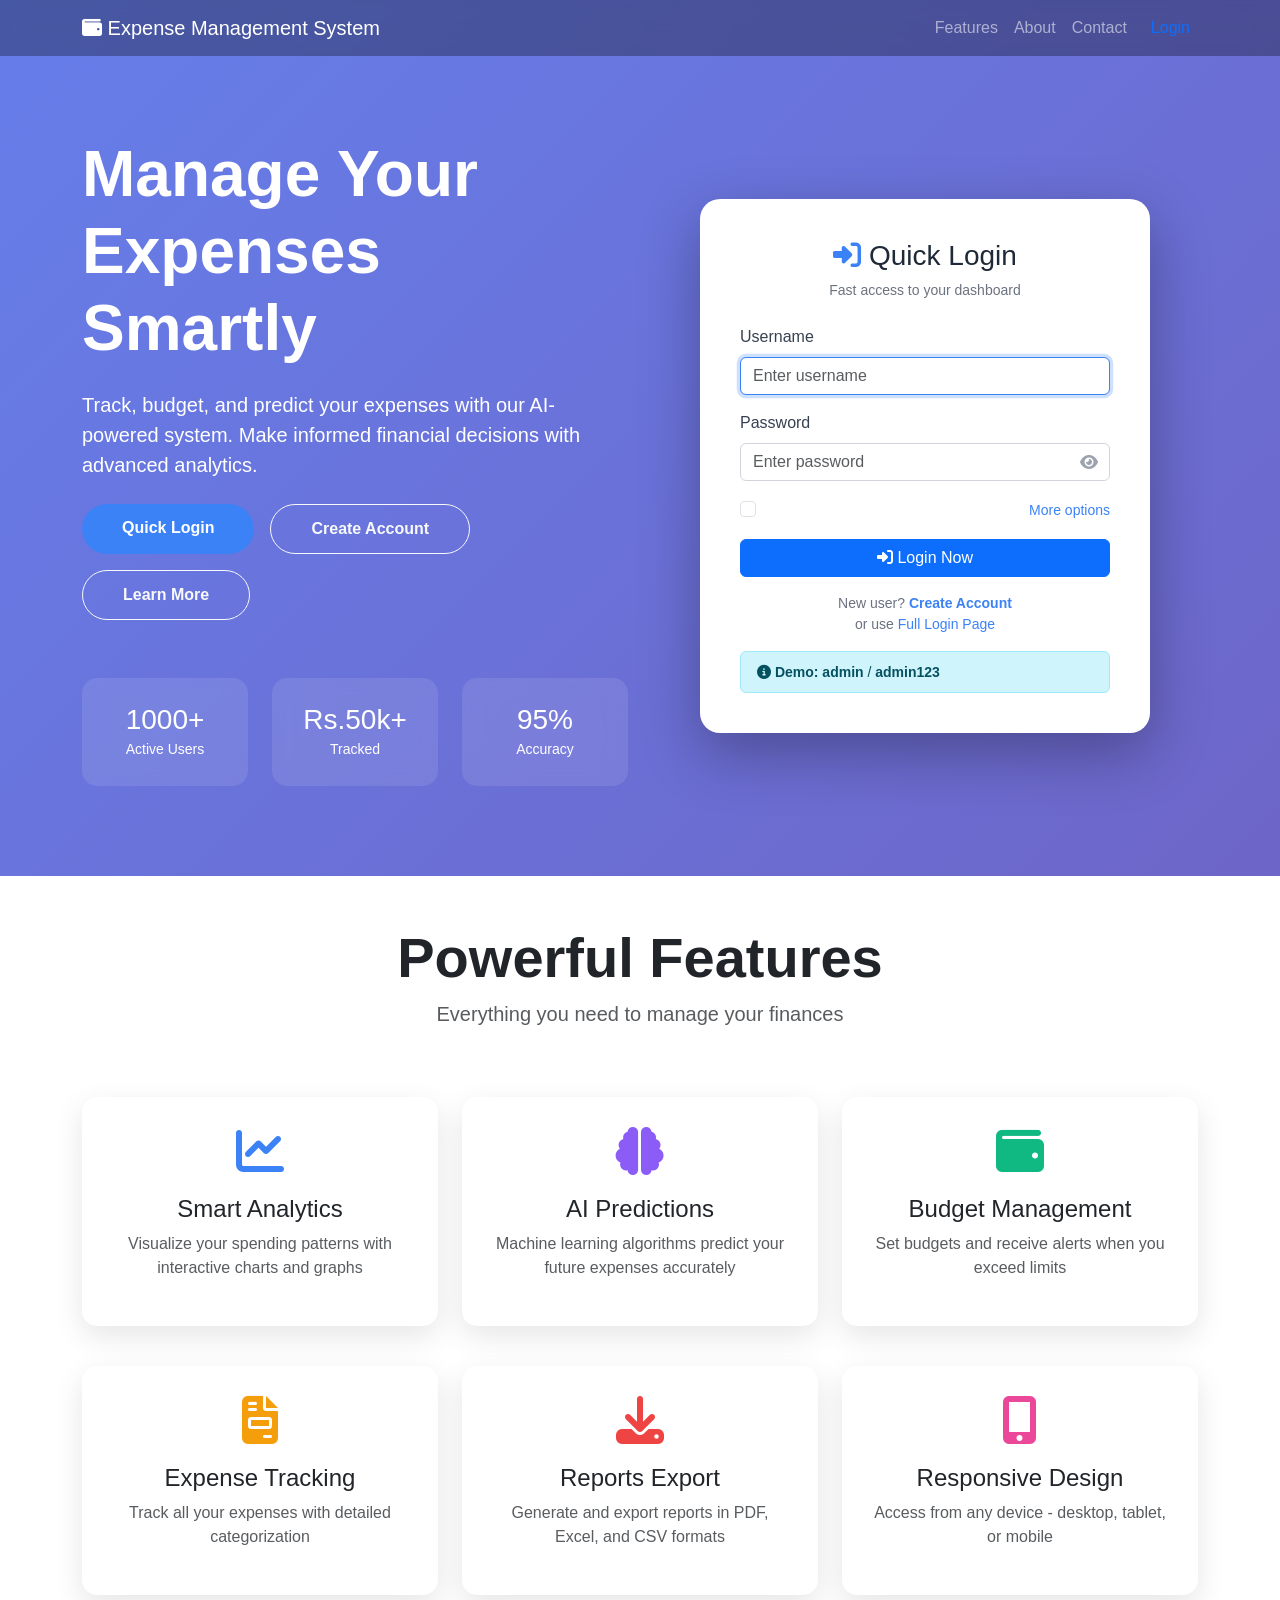
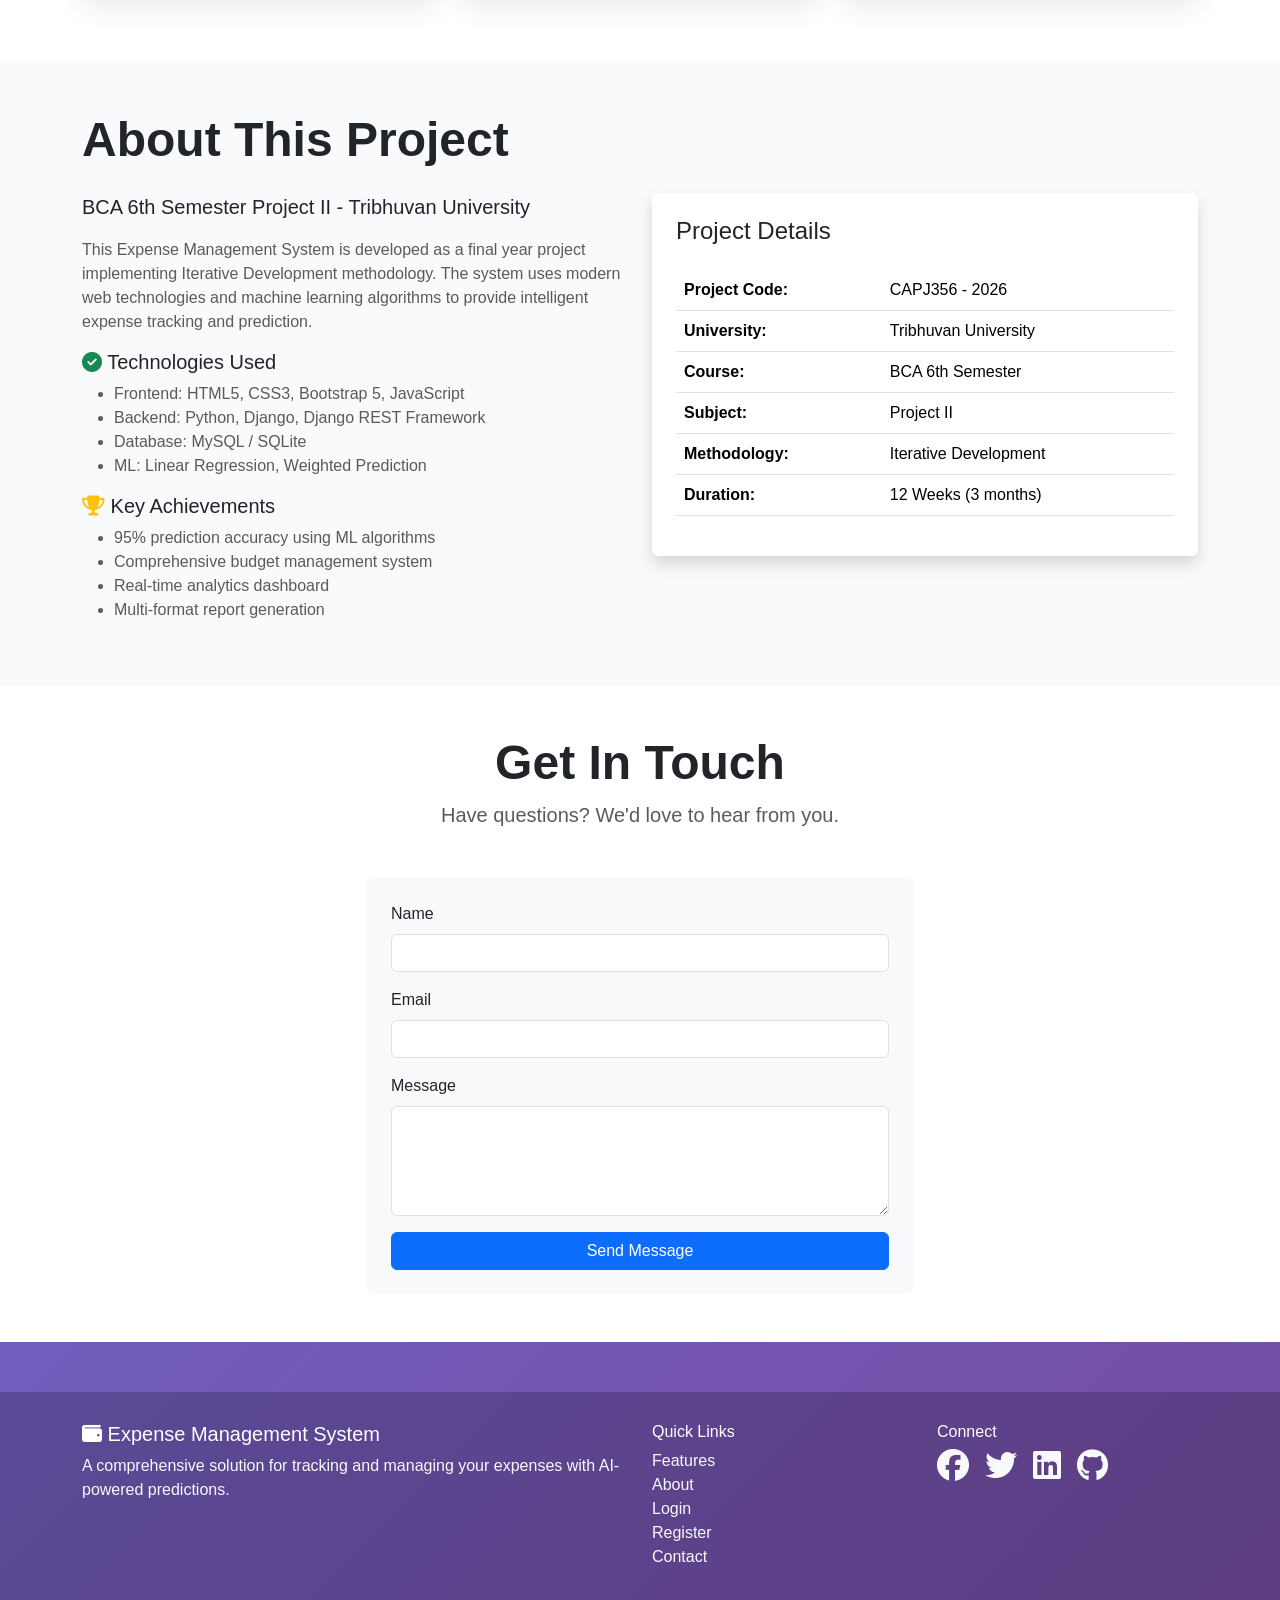
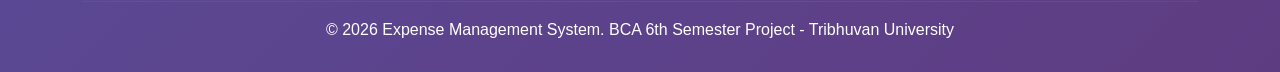
==== frontend/index.html @ 528ac2f5 "Adding My Project" ====
<!DOCTYPE html>
<html lang="en">
<head>
    <meta charset="UTF-8">
    <meta name="viewport" content="width=device-width, initial-scale=1.0">
    <title>Expense Management System - BCA Project</title>
    <link href="https://cdn.jsdelivr.net/npm/bootstrap@5.3.0/dist/css/bootstrap.min.css" rel="stylesheet">
    <link rel="stylesheet" href="https://cdnjs.cloudflare.com/ajax/libs/font-awesome/6.4.0/css/all.min.css">
    <style>
        :root {
            --primary-color: #3B82F6;
            --secondary-color: #10B981;
            --danger-color: #EF4444;
            --warning-color: #F59E0B;
        }
        
        body {
            font-family: 'Segoe UI', Tahoma, Geneva, Verdana, sans-serif;
            background: linear-gradient(135deg, #667eea 0%, #764ba2 100%);
            min-height: 100vh;
        }
        
        .hero-section {
            padding: 80px 0;
            color: white;
        }
        
        .feature-card {
            background: white;
            border-radius: 15px;
            padding: 30px;
            margin: 20px 0;
            box-shadow: 0 10px 30px rgba(0,0,0,0.1);
            transition: transform 0.3s;
        }
        
        .feature-card:hover {
            transform: translateY(-10px);
        }
        
        .feature-icon {
            font-size: 3rem;
            color: var(--primary-color);
            margin-bottom: 20px;
        }
        
        .btn-custom {
            padding: 12px 40px;
            border-radius: 50px;
            font-weight: 600;
            transition: all 0.3s;
        }
        
        .btn-primary-custom {
            background: var(--primary-color);
            color: white;
            border: none;
        }
        
        .btn-primary-custom:hover {
            background: #2563EB;
            transform: scale(1.05);
        }
        
        .stats-card {
            background: rgba(255,255,255,0.1);
            backdrop-filter: blur(10px);
            border-radius: 15px;
            padding: 25px;
            color: white;
            margin: 10px 0;
        }
        
        .login-card {
            background: white;
            border-radius: 20px;
            padding: 40px;
            box-shadow: 0 20px 60px rgba(0,0,0,0.3);
            max-width: 450px;
            margin: 0 auto;
        }
        
        .login-card h3 {
            color: #1F2937;
        }
    
        .login-card .form-label {
            color: #374151;
            font-weight: 500;
        }
    
        .login-card .form-control {
            border: 1px solid #D1D5DB;
            color: #1F2937;
        }
    
        .login-card .form-control:focus {
            border-color: var(--primary-color);
            box-shadow: 0 0 0 0.2rem rgba(59, 130, 246, 0.25);
        }
    
        .login-card a {
            text-decoration: none;
        }
    
        .login-card .text-muted {
            color: #6B7280 !important;
        }
    
        .login-card .text-primary {
            color: var(--primary-color) !important;
        }

        footer {
            background: rgba(0,0,0,0.2);
            color: white;
            padding: 30px 0;
            margin-top: 50px;
        }

        .alert-container {
            position: fixed;
            top: 20px;
            right: 20px;
            z-index: 9999;
            max-width: 400px;
        }

        footer a {
            text-decoration: none;
        }

        footer a:hover {
            text-decoration: underline;
        }

        .password-toggle {
            position: absolute;
            right: 12px;
            top: 50%;
            transform: translateY(-50%);
            cursor: pointer;
            color: #9CA3AF;
        }
    </style>
</head>
<body>
    <!-- Alert Container -->
    <div id="alertContainer" class="alert-container"></div>

    <!-- Navigation -->
    <nav class="navbar navbar-expand-lg navbar-dark" style="background: rgba(0,0,0,0.3); backdrop-filter: blur(10px);">
        <div class="container">
            <a class="navbar-brand" href="#"><i class="fas fa-wallet"></i> Expense Management System</a>
            <button class="navbar-toggler" type="button" data-bs-toggle="collapse" data-bs-target="#navbarNav">
                <span class="navbar-toggler-icon"></span>
            </button>
            <div class="collapse navbar-collapse" id="navbarNav">
                <ul class="navbar-nav ms-auto">
                    <li class="nav-item"><a class="nav-link" href="#features">Features</a></li>
                    <li class="nav-item"><a class="nav-link" href="#about">About</a></li>
                    <li class="nav-item"><a class="nav-link" href="#contact">Contact</a></li>
                    <li class="nav-item"><a class="nav-link btn btn-light text-primary ms-2" href="login.html">Login</a></li>
                </ul>
            </div>
        </div>
    </nav>

    <!-- Hero Section -->
    <section class="hero-section">
        <div class="container">
            <div class="row align-items-center">
                <div class="col-lg-6">
                    <h1 class="display-3 fw-bold mb-4">Manage Your Expenses Smartly</h1>
                    <p class="lead mb-4">Track, budget, and predict your expenses with our AI-powered system. Make informed financial decisions with advanced analytics.</p>
                    <div class="d-flex gap-3 flex-wrap">
                        <a href="#quick-login" class="btn btn-custom btn-primary-custom">Quick Login</a>
                        <a href="register.html" class="btn btn-custom btn-outline-light">Create Account</a>
                        <a href="#features" class="btn btn-custom btn-outline-light">Learn More</a>
                    </div>
                    
                    <div class="row mt-5">
                        <div class="col-md-4">
                            <div class="stats-card text-center">
                                <h3 class="mb-0">1000+</h3>
                                <small>Active Users</small>
                            </div>
                        </div>
                        <div class="col-md-4">
                            <div class="stats-card text-center">
                                <h3 class="mb-0">Rs.50k+</h3>
                                <small>Tracked</small>
                            </div>
                        </div>
                        <div class="col-md-4">
                            <div class="stats-card text-center">
                                <h3 class="mb-0">95%</h3>
                                <small>Accuracy</small>
                            </div>
                        </div>
                    </div>
                </div>
                <div class="col-lg-6" id="quick-login">
                    <div class="login-card" id="loginCardContainer">
                        <!-- Login form will be injected here -->
                        <div class="text-center mb-4">
                            <h3><i class="fas fa-sign-in-alt text-primary"></i> Quick Login</h3>
                            <p class="text-muted small">Fast access to your dashboard</p>
                        </div>
                        
                        <form id="loginForm">
                            <div class="mb-3">
                                <label class="form-label">Username</label>
                                <input type="text" class="form-control" id="username" required placeholder="Enter username" autofocus>
                            </div>
                            
                            <div class="mb-3">
                                <label class="form-label">Password</label>
                                <div class="position-relative">
                                    <input type="password" class="form-control" id="password" required placeholder="Enter password">
                                    <i class="fas fa-eye password-toggle" id="togglePassword"></i>
                                </div>
                            </div>
                            
                            <div class="mb-3 d-flex justify-content-between align-items-center">
                                <div class="form-check">
                                    <input type="checkbox" class="form-check-input" id="rememberMe">
                                    <label class="form-check-label small" for="rememberMe">Remember me</label>
                                </div>
                                <a href="login.html" class="text-primary small">More options</a>
                            </div>
                            
                            <button type="submit" class="btn btn-primary w-100 mb-3" id="loginBtn">
                                <span id="loginBtnText"><i class="fas fa-sign-in-alt"></i> Login Now</span>
                                <span class="spinner-border spinner-border-sm d-none" id="loginSpinner"></span>
                            </button>
                            
                            <div class="text-center mb-3">
                                <p class="mb-0 text-muted small">New user? <a href="register.html" class="text-primary fw-bold">Create Account</a></p>
                                <p class="mb-0 text-muted small">or use <a href="login.html" class="text-primary">Full Login Page</a></p>
                            </div>
                            
                            <div class="alert alert-info py-2 mb-0">
                                <small>
                                    <strong><i class="fas fa-info-circle"></i> Demo:</strong> 
                                    <strong>admin</strong> / <strong>admin123</strong>
                                </small>
                            </div>
                        </form>
                    </div>
                </div>
            </div>
        </div>
    </section>

    <!-- Features Section -->
    <section id="features" class="py-5" style="background: white;">
        <div class="container">
            <div class="text-center mb-5">
                <h2 class="display-4 fw-bold">Powerful Features</h2>
                <p class="lead text-muted">Everything you need to manage your finances</p>
            </div>
            
            <div class="row">
                <div class="col-md-4">
                    <div class="feature-card text-center">
                        <i class="fas fa-chart-line feature-icon"></i>
                        <h4>Smart Analytics</h4>
                        <p class="text-muted">Visualize your spending patterns with interactive charts and graphs</p>
                    </div>
                </div>
                <div class="col-md-4">
                    <div class="feature-card text-center">
                        <i class="fas fa-brain feature-icon" style="color: #8B5CF6;"></i>
                        <h4>AI Predictions</h4>
                        <p class="text-muted">Machine learning algorithms predict your future expenses accurately</p>
                    </div>
                </div>
                <div class="col-md-4">
                    <div class="feature-card text-center">
                        <i class="fas fa-wallet feature-icon" style="color: #10B981;"></i>
                        <h4>Budget Management</h4>
                        <p class="text-muted">Set budgets and receive alerts when you exceed limits</p>
                    </div>
                </div>
                <div class="col-md-4">
                    <div class="feature-card text-center">
                        <i class="fas fa-file-invoice feature-icon" style="color: #F59E0B;"></i>
                        <h4>Expense Tracking</h4>
                        <p class="text-muted">Track all your expenses with detailed categorization</p>
                    </div>
                </div>
                <div class="col-md-4">
                    <div class="feature-card text-center">
                        <i class="fas fa-download feature-icon" style="color: #EF4444;"></i>
                        <h4>Reports Export</h4>
                        <p class="text-muted">Generate and export reports in PDF, Excel, and CSV formats</p>
                    </div>
                </div>
                <div class="col-md-4">
                    <div class="feature-card text-center">
                        <i class="fas fa-mobile-alt feature-icon" style="color: #EC4899;"></i>
                        <h4>Responsive Design</h4>
                        <p class="text-muted">Access from any device - desktop, tablet, or mobile</p>
                    </div>
                </div>
            </div>
        </div>
    </section>

    <!-- About Section -->
    <section id="about" class="py-5" style="background: #F9FAFB;">
        <div class="container">
            <div class="row align-items-center">
                <div class="col-lg-6">
                    <h2 class="display-5 fw-bold mb-4">About This Project</h2>
                    <p class="lead mb-3">BCA 6th Semester Project II - Tribhuvan University</p>
                    <p class="text-muted mb-3">This Expense Management System is developed as a final year project implementing Iterative Development methodology. The system uses modern web technologies and machine learning algorithms to provide intelligent expense tracking and prediction.</p>
                    
                    <div class="mb-3">
                        <h5><i class="fas fa-check-circle text-success"></i> Technologies Used</h5>
                        <ul class="text-muted">
                            <li>Frontend: HTML5, CSS3, Bootstrap 5, JavaScript</li>
                            <li>Backend: Python, Django, Django REST Framework</li>
                            <li>Database: MySQL / SQLite</li>
                            <li>ML: Linear Regression, Weighted Prediction</li>
                        </ul>
                    </div>
                    
                    <div class="mb-3">
                        <h5><i class="fas fa-trophy text-warning"></i> Key Achievements</h5>
                        <ul class="text-muted">
                            <li>95% prediction accuracy using ML algorithms</li>
                            <li>Comprehensive budget management system</li>
                            <li>Real-time analytics dashboard</li>
                            <li>Multi-format report generation</li>
                        </ul>
                    </div>
                </div>
                <div class="col-lg-6">
                    <div class="p-4 bg-white rounded shadow">
                        <h4 class="mb-4">Project Details</h4>
                        <table class="table">
                            <tr>
                                <td><strong>Project Code:</strong></td>
                                <td>CAPJ356 - 2026</td>
                            </tr>
                            <tr>
                                <td><strong>University:</strong></td>
                                <td>Tribhuvan University</td>
                            </tr>
                            <tr>
                                <td><strong>Course:</strong></td>
                                <td>BCA 6th Semester</td>
                            </tr>
                            <tr>
                                <td><strong>Subject:</strong></td>
                                <td>Project II</td>
                            </tr>
                            <tr>
                                <td><strong>Methodology:</strong></td>
                                <td>Iterative Development</td>
                            </tr>
                            <tr>
                                <td><strong>Duration:</strong></td>
                                <td>12 Weeks (3 months)</td>
                            </tr>
                        </table>
                    </div>
                </div>
            </div>
        </div>
    </section>

    <!-- Contact Section -->
    <section id="contact" class="py-5" style="background: white;">
        <div class="container">
            <div class="text-center mb-5">
                <h2 class="display-5 fw-bold">Get In Touch</h2>
                <p class="lead text-muted">Have questions? We'd love to hear from you.</p>
            </div>
            
            <div class="row">
                <div class="col-lg-6 mx-auto">
                    <form class="bg-light p-4 rounded" id="contactForm">
                        <div class="mb-3">
                            <label class="form-label">Name</label>
                            <input type="text" class="form-control" required>
                        </div>
                        <div class="mb-3">
                            <label class="form-label">Email</label>
                            <input type="email" class="form-control" required>
                        </div>
                        <div class="mb-3">
                            <label class="form-label">Message</label>
                            <textarea class="form-control" rows="4" required></textarea>
                        </div>
                        <button type="submit" class="btn btn-primary w-100">Send Message</button>
                    </form>
                </div>
            </div>
        </div>
    </section>

    <!-- Footer -->
    <footer>
        <div class="container">
            <div class="row">
                <div class="col-md-6">
                    <h5><i class="fas fa-wallet"></i> Expense Management System</h5>
                    <p class="text-light">A comprehensive solution for tracking and managing your expenses with AI-powered predictions.</p>
                </div>
                <div class="col-md-3">
                    <h6>Quick Links</h6>
                    <ul class="list-unstyled">
                        <li><a href="#features" class="text-light">Features</a></li>
                        <li><a href="#about" class="text-light">About</a></li>
                        <li><a href="login.html" class="text-light">Login</a></li>
                        <li><a href="register.html" class="text-light">Register</a></li>
                        <li><a href="#contact" class="text-light">Contact</a></li>
                    </ul>
                </div>
                <div class="col-md-3">
                    <h6>Connect</h6>
                    <div class="d-flex gap-3">
                        <a href="#" class="text-light"><i class="fab fa-facebook fa-2x"></i></a>
                        <a href="#" class="text-light"><i class="fab fa-twitter fa-2x"></i></a>
                        <a href="#" class="text-light"><i class="fab fa-linkedin fa-2x"></i></a>
                        <a href="#" class="text-light"><i class="fab fa-github fa-2x"></i></a>
                    </div>
                </div>
            </div>
            <hr style="border-color: rgba(255,255,255,0.2);">
            <div class="text-center">
                <p class="mb-0">&copy; 2026 Expense Management System. BCA 6th Semester Project - Tribhuvan University</p>
            </div>
        </div>
    </footer>

    <script src="https://cdn.jsdelivr.net/npm/bootstrap@5.3.0/dist/js/bootstrap.bundle.min.js"></script>
    <script src="core.js"></script>
    <script>
// Password toggle
document.getElementById('togglePassword')?.addEventListener('click', function() {
    const password = document.getElementById('password');
    const type = password.getAttribute('type') === 'password' ? 'text' : 'password';
    password.setAttribute('type', type);
    this.classList.toggle('fa-eye');
    this.classList.toggle('fa-eye-slash');
});

(function initIndexPage() {
    let attempts = 0;
    const maxAttempts = 50;
    
    function checkAndInit() {
        attempts++;
        
        if (window.AppCore && window.AppCore.auth && window.AppCore.NotificationManager) {
            console.log('✓ AppCore detected, initializing index page...');
            initializePage();
            return;
        }
        
        if (attempts < maxAttempts) {
            setTimeout(checkAndInit, 100);
        } else {
            console.error('AppCore failed to load');
        }
    }
    
    if (document.readyState === 'loading') {
        document.addEventListener('DOMContentLoaded', checkAndInit);
    } else {
        checkAndInit();
    }
})();

function initializePage() {
    const { auth, NotificationManager } = window.AppCore;
    
    const loginCardContainer = document.getElementById('loginCardContainer');
    
    // Check if already logged in
    if (auth.isAuthenticated()) {
        loginCardContainer.innerHTML = `
            <div class="text-center">
                <i class="fas fa-check-circle text-success" style="font-size: 3rem;"></i>
                <h4 class="mt-3">Already Logged In!</h4>
                <p class="text-muted">You're logged in as <strong>${auth.getUser()?.username || 'User'}</strong></p>
                <a href="dashboard.html" class="btn btn-primary mb-2 w-100">Go to Dashboard</a>
                <button onclick="window.AppCore.auth.logout()" class="btn btn-outline-danger w-100">Logout</button>
            </div>
        `;
        return;
    }
    
    // Attach login handler
    const loginForm = document.getElementById('loginForm');
    if (loginForm) {
        loginForm.addEventListener('submit', handleLogin);
    }
    
    // Contact form handler
    const contactForm = document.getElementById('contactForm');
    if (contactForm) {
        contactForm.addEventListener('submit', (e) => {
            e.preventDefault();
            NotificationManager.success('Thank you for your message! We will get back to you soon.');
            e.target.reset();
        });
    }
    
    // Smooth scrolling
    document.querySelectorAll('a[href^="#"]').forEach(anchor => {
        anchor.addEventListener('click', function (e) {
            e.preventDefault();
            const target = document.querySelector(this.getAttribute('href'));
            if (target) {
                target.scrollIntoView({ behavior: 'smooth' });
            }
        });
    });
}

async function handleLogin(e) {
    e.preventDefault();
    
    if (!window.AppCore) {
        alert('System is loading. Please try again in a moment.');
        return;
    }
    
    const { auth, NotificationManager } = window.AppCore;
    
    const username = document.getElementById('username').value.trim();
    const password = document.getElementById('password').value;
    const rememberMe = document.getElementById('rememberMe').checked;
    
    const loginBtn = document.getElementById('loginBtn');
    const loginBtnText = document.getElementById('loginBtnText');
    const loginSpinner = document.getElementById('loginSpinner');
    
    // Show loading state
    loginBtn.disabled = true;
    loginBtnText.classList.add('d-none');
    loginSpinner.classList.remove('d-none');
    
    try {
        const result = await auth.login(username, password, rememberMe);
        
        if (result.success) {
            NotificationManager.success('Login successful! Redirecting to dashboard...');
            
            setTimeout(() => {
                window.location.href = 'dashboard.html';
            }, 1000);
        } else {
            NotificationManager.error(result.error || 'Login failed. Please check your credentials.');
        }
    } catch (error) {
        console.error('Login error:', error);
        NotificationManager.error('Network error. Please make sure the backend server is running.');
    } finally {
        // Reset button state
        loginBtn.disabled = false;
        loginBtnText.classList.remove('d-none');
        loginSpinner.classList.add('d-none');
    }
}
    </script>
</body>
</html>
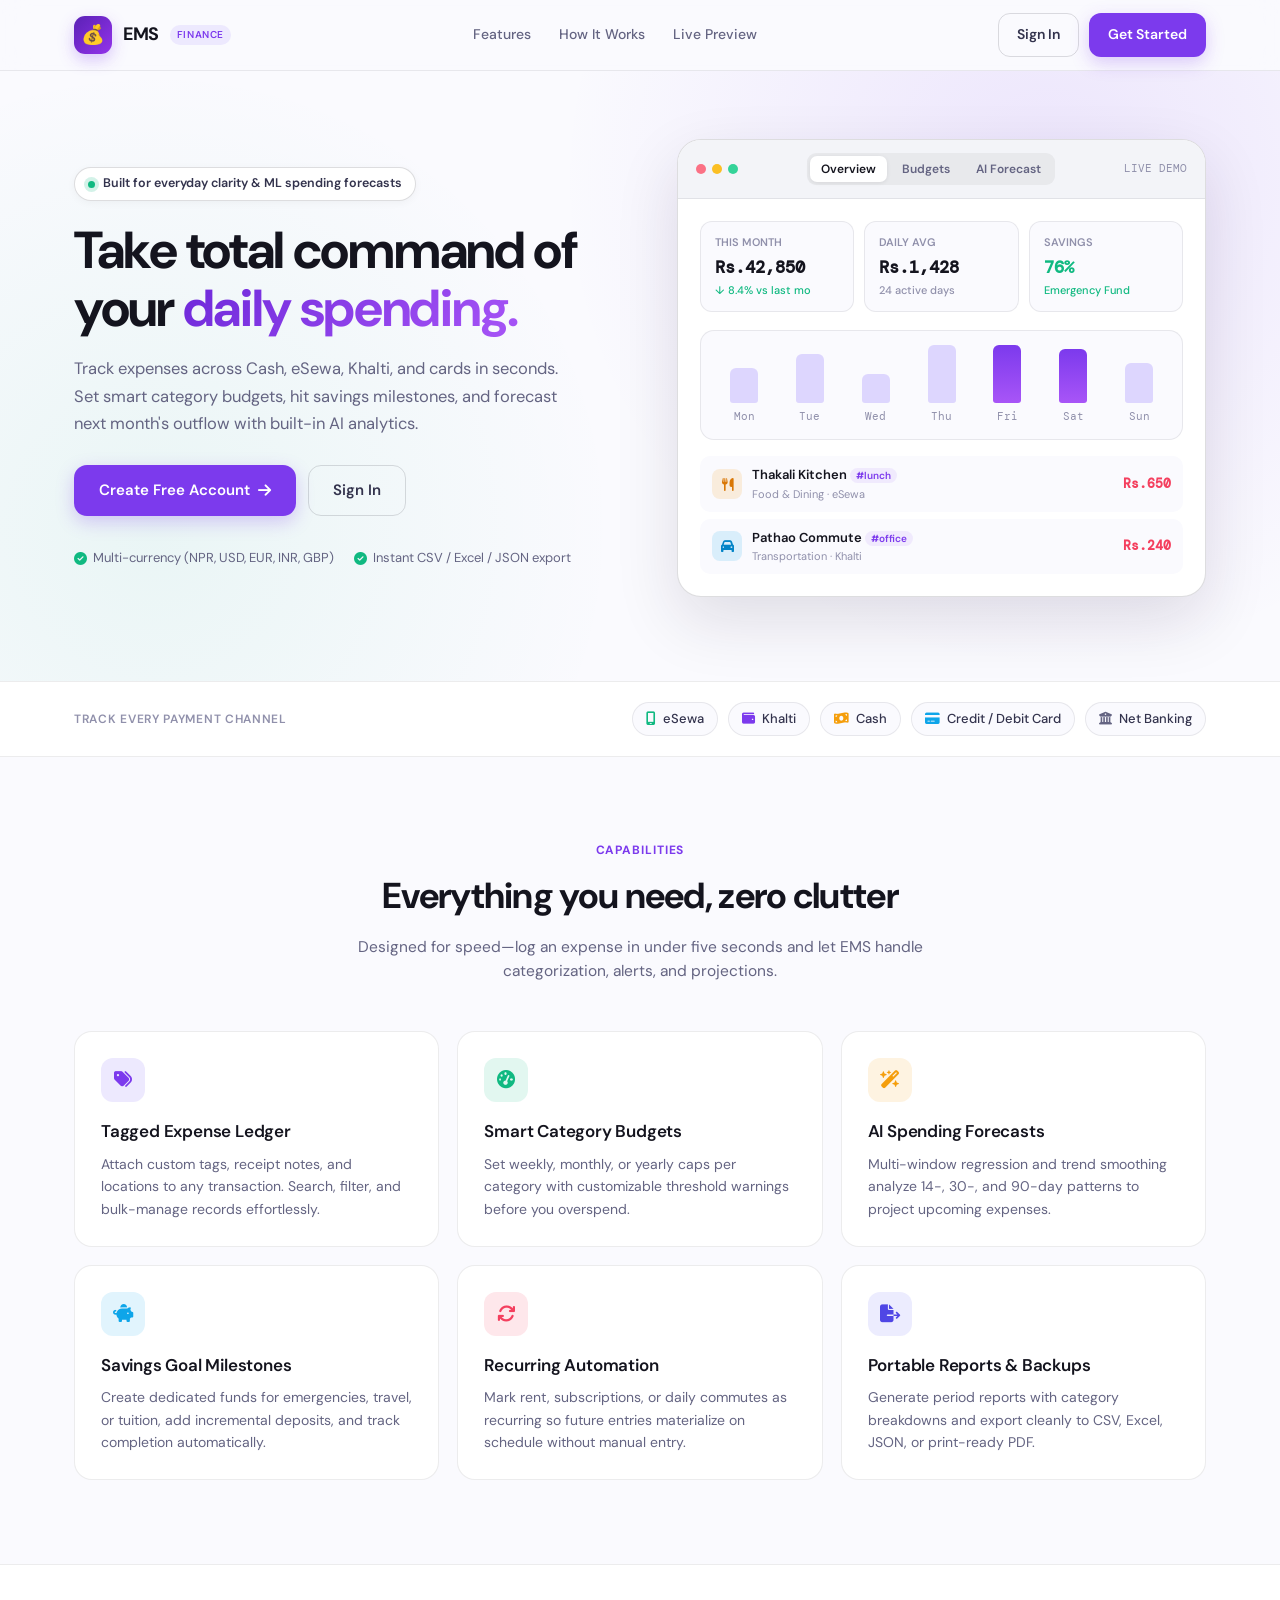
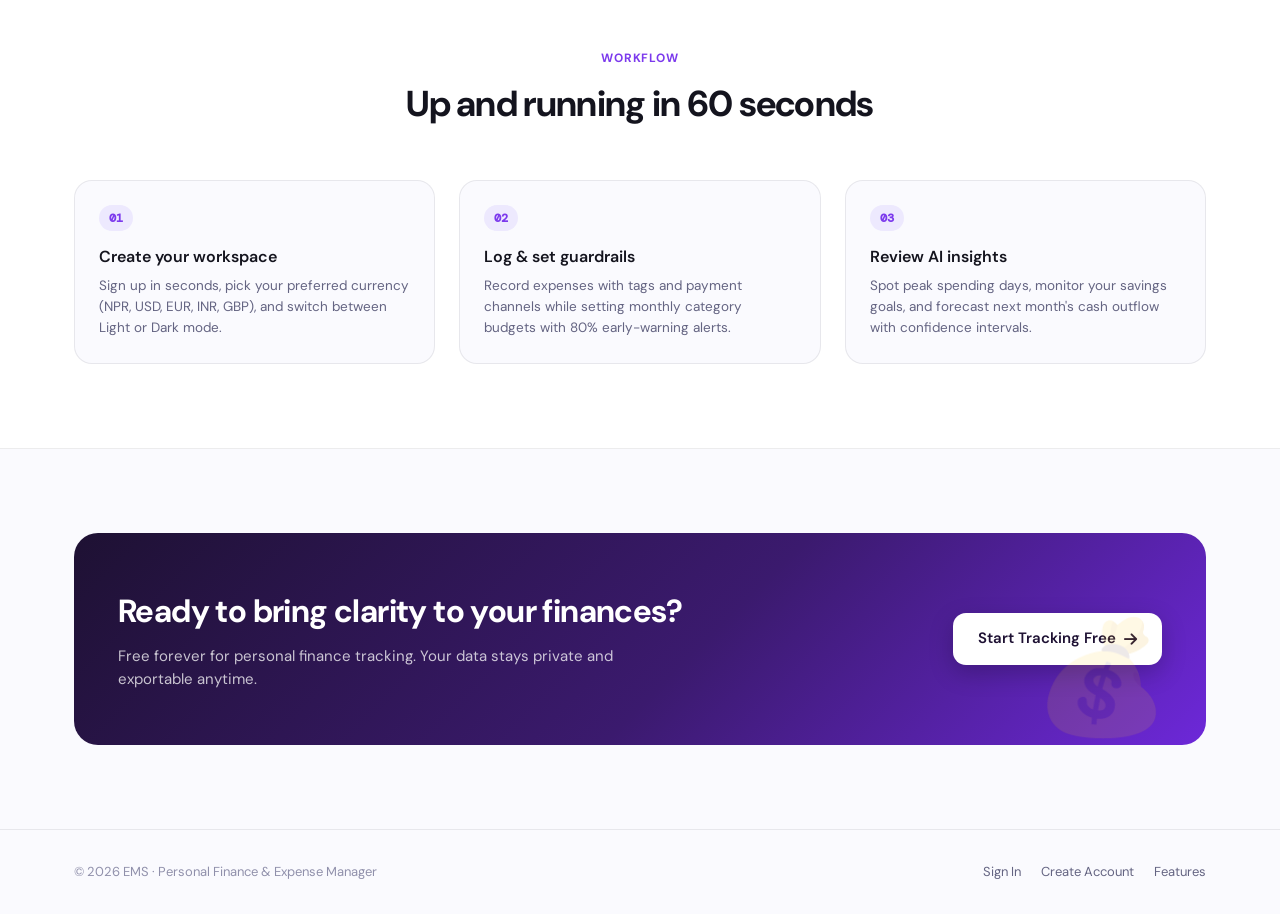
==== commit 3ef92818: "refactor: redesign settings page with improved layout and user experience - Replaced the old HTML st" ====
--- a/frontend/index.html
+++ b/frontend/index.html
@@ -1,573 +1,865 @@
-<!DOCTYPE html>
-<html lang="en">
-<head>
-    <meta charset="UTF-8">
-    <meta name="viewport" content="width=device-width, initial-scale=1.0">
-    <title>Expense Management System - BCA Project</title>
-    <link href="https://cdn.jsdelivr.net/npm/bootstrap@5.3.0/dist/css/bootstrap.min.css" rel="stylesheet">
-    <link rel="stylesheet" href="https://cdnjs.cloudflare.com/ajax/libs/font-awesome/6.4.0/css/all.min.css">
-    <style>
-        :root {
-            --primary-color: #3B82F6;
-            --secondary-color: #10B981;
-            --danger-color: #EF4444;
-            --warning-color: #F59E0B;
-        }
-        
-        body {
-            font-family: 'Segoe UI', Tahoma, Geneva, Verdana, sans-serif;
-            background: linear-gradient(135deg, #667eea 0%, #764ba2 100%);
-            min-height: 100vh;
-        }
-        
-        .hero-section {
-            padding: 80px 0;
-            color: white;
-        }
-        
-        .feature-card {
-            background: white;
-            border-radius: 15px;
-            padding: 30px;
-            margin: 20px 0;
-            box-shadow: 0 10px 30px rgba(0,0,0,0.1);
-            transition: transform 0.3s;
-        }
-        
-        .feature-card:hover {
-            transform: translateY(-10px);
-        }
-        
-        .feature-icon {
-            font-size: 3rem;
-            color: var(--primary-color);
-            margin-bottom: 20px;
-        }
-        
-        .btn-custom {
-            padding: 12px 40px;
-            border-radius: 50px;
-            font-weight: 600;
-            transition: all 0.3s;
-        }
-        
-        .btn-primary-custom {
-            background: var(--primary-color);
-            color: white;
-            border: none;
-        }
-        
-        .btn-primary-custom:hover {
-            background: #2563EB;
-            transform: scale(1.05);
-        }
-        
-        .stats-card {
-            background: rgba(255,255,255,0.1);
-            backdrop-filter: blur(10px);
-            border-radius: 15px;
-            padding: 25px;
-            color: white;
-            margin: 10px 0;
-        }
-        
-        .login-card {
-            background: white;
-            border-radius: 20px;
-            padding: 40px;
-            box-shadow: 0 20px 60px rgba(0,0,0,0.3);
-            max-width: 450px;
-            margin: 0 auto;
-        }
-        
-        .login-card h3 {
-            color: #1F2937;
-        }
-    
-        .login-card .form-label {
-            color: #374151;
-            font-weight: 500;
-        }
-    
-        .login-card .form-control {
-            border: 1px solid #D1D5DB;
-            color: #1F2937;
-        }
-    
-        .login-card .form-control:focus {
-            border-color: var(--primary-color);
-            box-shadow: 0 0 0 0.2rem rgba(59, 130, 246, 0.25);
-        }
-    
-        .login-card a {
-            text-decoration: none;
-        }
-    
-        .login-card .text-muted {
-            color: #6B7280 !important;
-        }
-    
-        .login-card .text-primary {
-            color: var(--primary-color) !important;
-        }
-
-        footer {
-            background: rgba(0,0,0,0.2);
-            color: white;
-            padding: 30px 0;
-            margin-top: 50px;
-        }
-
-        .alert-container {
-            position: fixed;
-            top: 20px;
-            right: 20px;
-            z-index: 9999;
-            max-width: 400px;
-        }
-
-        footer a {
-            text-decoration: none;
-        }
-
-        footer a:hover {
-            text-decoration: underline;
-        }
-
-        .password-toggle {
-            position: absolute;
-            right: 12px;
-            top: 50%;
-            transform: translateY(-50%);
-            cursor: pointer;
-            color: #9CA3AF;
-        }
-    </style>
-</head>
-<body>
-    <!-- Alert Container -->
-    <div id="alertContainer" class="alert-container"></div>
-
-    <!-- Navigation -->
-    <nav class="navbar navbar-expand-lg navbar-dark" style="background: rgba(0,0,0,0.3); backdrop-filter: blur(10px);">
-        <div class="container">
-            <a class="navbar-brand" href="#"><i class="fas fa-wallet"></i> Expense Management System</a>
-            <button class="navbar-toggler" type="button" data-bs-toggle="collapse" data-bs-target="#navbarNav">
-                <span class="navbar-toggler-icon"></span>
-            </button>
-            <div class="collapse navbar-collapse" id="navbarNav">
-                <ul class="navbar-nav ms-auto">
-                    <li class="nav-item"><a class="nav-link" href="#features">Features</a></li>
-                    <li class="nav-item"><a class="nav-link" href="#about">About</a></li>
-                    <li class="nav-item"><a class="nav-link" href="#contact">Contact</a></li>
-                    <li class="nav-item"><a class="nav-link btn btn-light text-primary ms-2" href="login.html">Login</a></li>
-                </ul>
-            </div>
-        </div>
-    </nav>
-
-    <!-- Hero Section -->
-    <section class="hero-section">
-        <div class="container">
-            <div class="row align-items-center">
-                <div class="col-lg-6">
-                    <h1 class="display-3 fw-bold mb-4">Manage Your Expenses Smartly</h1>
-                    <p class="lead mb-4">Track, budget, and predict your expenses with our AI-powered system. Make informed financial decisions with advanced analytics.</p>
-                    <div class="d-flex gap-3 flex-wrap">
-                        <a href="#quick-login" class="btn btn-custom btn-primary-custom">Quick Login</a>
-                        <a href="register.html" class="btn btn-custom btn-outline-light">Create Account</a>
-                        <a href="#features" class="btn btn-custom btn-outline-light">Learn More</a>
-                    </div>
-                    
-                    <div class="row mt-5">
-                        <div class="col-md-4">
-                            <div class="stats-card text-center">
-                                <h3 class="mb-0">1000+</h3>
-                                <small>Active Users</small>
-                            </div>
-                        </div>
-                        <div class="col-md-4">
-                            <div class="stats-card text-center">
-                                <h3 class="mb-0">Rs.50k+</h3>
-                                <small>Tracked</small>
-                            </div>
-                        </div>
-                        <div class="col-md-4">
-                            <div class="stats-card text-center">
-                                <h3 class="mb-0">95%</h3>
-                                <small>Accuracy</small>
-                            </div>
-                        </div>
-                    </div>
-                </div>
-                <div class="col-lg-6" id="quick-login">
-                    <div class="login-card" id="loginCardContainer">
-                        <!-- Login form will be injected here -->
-                        <div class="text-center mb-4">
-                            <h3><i class="fas fa-sign-in-alt text-primary"></i> Quick Login</h3>
-                            <p class="text-muted small">Fast access to your dashboard</p>
-                        </div>
-                        
-                        <form id="loginForm">
-                            <div class="mb-3">
-                                <label class="form-label">Username</label>
-                                <input type="text" class="form-control" id="username" required placeholder="Enter username" autofocus>
-                            </div>
-                            
-                            <div class="mb-3">
-                                <label class="form-label">Password</label>
-                                <div class="position-relative">
-                                    <input type="password" class="form-control" id="password" required placeholder="Enter password">
-                                    <i class="fas fa-eye password-toggle" id="togglePassword"></i>
-                                </div>
-                            </div>
-                            
-                            <div class="mb-3 d-flex justify-content-between align-items-center">
-                                <div class="form-check">
-                                    <input type="checkbox" class="form-check-input" id="rememberMe">
-                                    <label class="form-check-label small" for="rememberMe">Remember me</label>
-                                </div>
-                                <a href="login.html" class="text-primary small">More options</a>
-                            </div>
-                            
-                            <button type="submit" class="btn btn-primary w-100 mb-3" id="loginBtn">
-                                <span id="loginBtnText"><i class="fas fa-sign-in-alt"></i> Login Now</span>
-                                <span class="spinner-border spinner-border-sm d-none" id="loginSpinner"></span>
-                            </button>
-                            
-                            <div class="text-center mb-3">
-                                <p class="mb-0 text-muted small">New user? <a href="register.html" class="text-primary fw-bold">Create Account</a></p>
-                                <p class="mb-0 text-muted small">or use <a href="login.html" class="text-primary">Full Login Page</a></p>
-                            </div>
-                            
-                            <div class="alert alert-info py-2 mb-0">
-                                <small>
-                                    <strong><i class="fas fa-info-circle"></i> Demo:</strong> 
-                                    <strong>admin</strong> / <strong>admin123</strong>
-                                </small>
-                            </div>
-                        </form>
-                    </div>
-                </div>
-            </div>
-        </div>
-    </section>
-
-    <!-- Features Section -->
-    <section id="features" class="py-5" style="background: white;">
-        <div class="container">
-            <div class="text-center mb-5">
-                <h2 class="display-4 fw-bold">Powerful Features</h2>
-                <p class="lead text-muted">Everything you need to manage your finances</p>
-            </div>
-            
-            <div class="row">
-                <div class="col-md-4">
-                    <div class="feature-card text-center">
-                        <i class="fas fa-chart-line feature-icon"></i>
-                        <h4>Smart Analytics</h4>
-                        <p class="text-muted">Visualize your spending patterns with interactive charts and graphs</p>
-                    </div>
-                </div>
-                <div class="col-md-4">
-                    <div class="feature-card text-center">
-                        <i class="fas fa-brain feature-icon" style="color: #8B5CF6;"></i>
-                        <h4>AI Predictions</h4>
-                        <p class="text-muted">Machine learning algorithms predict your future expenses accurately</p>
-                    </div>
-                </div>
-                <div class="col-md-4">
-                    <div class="feature-card text-center">
-                        <i class="fas fa-wallet feature-icon" style="color: #10B981;"></i>
-                        <h4>Budget Management</h4>
-                        <p class="text-muted">Set budgets and receive alerts when you exceed limits</p>
-                    </div>
-                </div>
-                <div class="col-md-4">
-                    <div class="feature-card text-center">
-                        <i class="fas fa-file-invoice feature-icon" style="color: #F59E0B;"></i>
-                        <h4>Expense Tracking</h4>
-                        <p class="text-muted">Track all your expenses with detailed categorization</p>
-                    </div>
-                </div>
-                <div class="col-md-4">
-                    <div class="feature-card text-center">
-                        <i class="fas fa-download feature-icon" style="color: #EF4444;"></i>
-                        <h4>Reports Export</h4>
-                        <p class="text-muted">Generate and export reports in PDF, Excel, and CSV formats</p>
-                    </div>
-                </div>
-                <div class="col-md-4">
-                    <div class="feature-card text-center">
-                        <i class="fas fa-mobile-alt feature-icon" style="color: #EC4899;"></i>
-                        <h4>Responsive Design</h4>
-                        <p class="text-muted">Access from any device - desktop, tablet, or mobile</p>
-                    </div>
-                </div>
-            </div>
-        </div>
-    </section>
-
-    <!-- About Section -->
-    <section id="about" class="py-5" style="background: #F9FAFB;">
-        <div class="container">
-            <div class="row align-items-center">
-                <div class="col-lg-6">
-                    <h2 class="display-5 fw-bold mb-4">About This Project</h2>
-                    <p class="lead mb-3">BCA 6th Semester Project II - Tribhuvan University</p>
-                    <p class="text-muted mb-3">This Expense Management System is developed as a final year project implementing Iterative Development methodology. The system uses modern web technologies and machine learning algorithms to provide intelligent expense tracking and prediction.</p>
-                    
-                    <div class="mb-3">
-                        <h5><i class="fas fa-check-circle text-success"></i> Technologies Used</h5>
-                        <ul class="text-muted">
-                            <li>Frontend: HTML5, CSS3, Bootstrap 5, JavaScript</li>
-                            <li>Backend: Python, Django, Django REST Framework</li>
-                            <li>Database: MySQL / SQLite</li>
-                            <li>ML: Linear Regression, Weighted Prediction</li>
-                        </ul>
-                    </div>
-                    
-                    <div class="mb-3">
-                        <h5><i class="fas fa-trophy text-warning"></i> Key Achievements</h5>
-                        <ul class="text-muted">
-                            <li>95% prediction accuracy using ML algorithms</li>
-                            <li>Comprehensive budget management system</li>
-                            <li>Real-time analytics dashboard</li>
-                            <li>Multi-format report generation</li>
-                        </ul>
-                    </div>
-                </div>
-                <div class="col-lg-6">
-                    <div class="p-4 bg-white rounded shadow">
-                        <h4 class="mb-4">Project Details</h4>
-                        <table class="table">
-                            <tr>
-                                <td><strong>Project Code:</strong></td>
-                                <td>CAPJ356 - 2026</td>
-                            </tr>
-                            <tr>
-                                <td><strong>University:</strong></td>
-                                <td>Tribhuvan University</td>
-                            </tr>
-                            <tr>
-                                <td><strong>Course:</strong></td>
-                                <td>BCA 6th Semester</td>
-                            </tr>
-                            <tr>
-                                <td><strong>Subject:</strong></td>
-                                <td>Project II</td>
-                            </tr>
-                            <tr>
-                                <td><strong>Methodology:</strong></td>
-                                <td>Iterative Development</td>
-                            </tr>
-                            <tr>
-                                <td><strong>Duration:</strong></td>
-                                <td>12 Weeks (3 months)</td>
-                            </tr>
-                        </table>
-                    </div>
-                </div>
-            </div>
-        </div>
-    </section>
-
-    <!-- Contact Section -->
-    <section id="contact" class="py-5" style="background: white;">
-        <div class="container">
-            <div class="text-center mb-5">
-                <h2 class="display-5 fw-bold">Get In Touch</h2>
-                <p class="lead text-muted">Have questions? We'd love to hear from you.</p>
-            </div>
-            
-            <div class="row">
-                <div class="col-lg-6 mx-auto">
-                    <form class="bg-light p-4 rounded" id="contactForm">
-                        <div class="mb-3">
-                            <label class="form-label">Name</label>
-                            <input type="text" class="form-control" required>
-                        </div>
-                        <div class="mb-3">
-                            <label class="form-label">Email</label>
-                            <input type="email" class="form-control" required>
-                        </div>
-                        <div class="mb-3">
-                            <label class="form-label">Message</label>
-                            <textarea class="form-control" rows="4" required></textarea>
-                        </div>
-                        <button type="submit" class="btn btn-primary w-100">Send Message</button>
-                    </form>
-                </div>
-            </div>
-        </div>
-    </section>
-
-    <!-- Footer -->
-    <footer>
-        <div class="container">
-            <div class="row">
-                <div class="col-md-6">
-                    <h5><i class="fas fa-wallet"></i> Expense Management System</h5>
-                    <p class="text-light">A comprehensive solution for tracking and managing your expenses with AI-powered predictions.</p>
-                </div>
-                <div class="col-md-3">
-                    <h6>Quick Links</h6>
-                    <ul class="list-unstyled">
-                        <li><a href="#features" class="text-light">Features</a></li>
-                        <li><a href="#about" class="text-light">About</a></li>
-                        <li><a href="login.html" class="text-light">Login</a></li>
-                        <li><a href="register.html" class="text-light">Register</a></li>
-                        <li><a href="#contact" class="text-light">Contact</a></li>
-                    </ul>
-                </div>
-                <div class="col-md-3">
-                    <h6>Connect</h6>
-                    <div class="d-flex gap-3">
-                        <a href="#" class="text-light"><i class="fab fa-facebook fa-2x"></i></a>
-                        <a href="#" class="text-light"><i class="fab fa-twitter fa-2x"></i></a>
-                        <a href="#" class="text-light"><i class="fab fa-linkedin fa-2x"></i></a>
-                        <a href="#" class="text-light"><i class="fab fa-github fa-2x"></i></a>
-                    </div>
-                </div>
-            </div>
-            <hr style="border-color: rgba(255,255,255,0.2);">
-            <div class="text-center">
-                <p class="mb-0">&copy; 2026 Expense Management System. BCA 6th Semester Project - Tribhuvan University</p>
-            </div>
-        </div>
-    </footer>
-
-    <script src="https://cdn.jsdelivr.net/npm/bootstrap@5.3.0/dist/js/bootstrap.bundle.min.js"></script>
-    <script src="core.js"></script>
-    <script>
-// Password toggle
-document.getElementById('togglePassword')?.addEventListener('click', function() {
-    const password = document.getElementById('password');
-    const type = password.getAttribute('type') === 'password' ? 'text' : 'password';
-    password.setAttribute('type', type);
-    this.classList.toggle('fa-eye');
-    this.classList.toggle('fa-eye-slash');
-});
-
-(function initIndexPage() {
-    let attempts = 0;
-    const maxAttempts = 50;
-    
-    function checkAndInit() {
-        attempts++;
-        
-        if (window.AppCore && window.AppCore.auth && window.AppCore.NotificationManager) {
-            console.log('✓ AppCore detected, initializing index page...');
-            initializePage();
-            return;
-        }
-        
-        if (attempts < maxAttempts) {
-            setTimeout(checkAndInit, 100);
-        } else {
-            console.error('AppCore failed to load');
-        }
-    }
-    
-    if (document.readyState === 'loading') {
-        document.addEventListener('DOMContentLoaded', checkAndInit);
-    } else {
-        checkAndInit();
-    }
-})();
-
-function initializePage() {
-    const { auth, NotificationManager } = window.AppCore;
-    
-    const loginCardContainer = document.getElementById('loginCardContainer');
-    
-    // Check if already logged in
-    if (auth.isAuthenticated()) {
-        loginCardContainer.innerHTML = `
-            <div class="text-center">
-                <i class="fas fa-check-circle text-success" style="font-size: 3rem;"></i>
-                <h4 class="mt-3">Already Logged In!</h4>
-                <p class="text-muted">You're logged in as <strong>${auth.getUser()?.username || 'User'}</strong></p>
-                <a href="dashboard.html" class="btn btn-primary mb-2 w-100">Go to Dashboard</a>
-                <button onclick="window.AppCore.auth.logout()" class="btn btn-outline-danger w-100">Logout</button>
-            </div>
-        `;
-        return;
-    }
-    
-    // Attach login handler
-    const loginForm = document.getElementById('loginForm');
-    if (loginForm) {
-        loginForm.addEventListener('submit', handleLogin);
-    }
-    
-    // Contact form handler
-    const contactForm = document.getElementById('contactForm');
-    if (contactForm) {
-        contactForm.addEventListener('submit', (e) => {
-            e.preventDefault();
-            NotificationManager.success('Thank you for your message! We will get back to you soon.');
-            e.target.reset();
-        });
-    }
-    
-    // Smooth scrolling
-    document.querySelectorAll('a[href^="#"]').forEach(anchor => {
-        anchor.addEventListener('click', function (e) {
-            e.preventDefault();
-            const target = document.querySelector(this.getAttribute('href'));
-            if (target) {
-                target.scrollIntoView({ behavior: 'smooth' });
-            }
-        });
-    });
-}
-
-async function handleLogin(e) {
-    e.preventDefault();
-    
-    if (!window.AppCore) {
-        alert('System is loading. Please try again in a moment.');
-        return;
-    }
-    
-    const { auth, NotificationManager } = window.AppCore;
-    
-    const username = document.getElementById('username').value.trim();
-    const password = document.getElementById('password').value;
-    const rememberMe = document.getElementById('rememberMe').checked;
-    
-    const loginBtn = document.getElementById('loginBtn');
-    const loginBtnText = document.getElementById('loginBtnText');
-    const loginSpinner = document.getElementById('loginSpinner');
-    
-    // Show loading state
-    loginBtn.disabled = true;
-    loginBtnText.classList.add('d-none');
-    loginSpinner.classList.remove('d-none');
-    
-    try {
-        const result = await auth.login(username, password, rememberMe);
-        
-        if (result.success) {
-            NotificationManager.success('Login successful! Redirecting to dashboard...');
-            
-            setTimeout(() => {
-                window.location.href = 'dashboard.html';
-            }, 1000);
-        } else {
-            NotificationManager.error(result.error || 'Login failed. Please check your credentials.');
-        }
-    } catch (error) {
-        console.error('Login error:', error);
-        NotificationManager.error('Network error. Please make sure the backend server is running.');
-    } finally {
-        // Reset button state
-        loginBtn.disabled = false;
-        loginBtnText.classList.remove('d-none');
-        loginSpinner.classList.add('d-none');
-    }
-}
-    </script>
-</body>
+<!DOCTYPE html>
+<html lang="en">
+<head>
+<meta charset="UTF-8">
+<meta name="viewport" content="width=device-width, initial-scale=1.0">
+<title>EMS — Smart Expense &amp; Finance Manager</title>
+<link rel="preconnect" href="https://fonts.googleapis.com">
+<link rel="stylesheet" href="https://fonts.googleapis.com/css2?family=DM+Sans:opsz,wght@9..40,300;9..40,400;9..40,500;9..40,600;9..40,700&family=DM+Mono:wght@400;500&display=swap">
+<link rel="stylesheet" href="https://cdnjs.cloudflare.com/ajax/libs/font-awesome/6.4.0/css/all.min.css">
+<style>
+:root {
+  --font-sans: 'DM Sans', system-ui, -apple-system, sans-serif;
+  --font-mono: 'DM Mono', ui-monospace, monospace;
+
+  --accent: #7c3aed;
+  --accent-hover: #6d28d9;
+  --accent-light: #ede9fe;
+  --accent-soft: rgba(124, 58, 237, 0.08);
+
+  --emerald: #10b981;
+  --amber: #f59e0b;
+  --rose: #f43f5e;
+  --sky: #0ea5e9;
+
+  --bg-page: #fafafe;
+  --bg-card: #ffffff;
+  --bg-subtle: #f3f4f8;
+  --ink-900: #14141e;
+  --ink-700: #33334d;
+  --ink-500: #646482;
+  --ink-400: #9090ab;
+
+  --border: rgba(20, 20, 30, 0.08);
+  --border-strong: rgba(20, 20, 30, 0.14);
+  --radius: 12px;
+  --radius-lg: 18px;
+  --radius-xl: 24px;
+  --shadow-sm: 0 2px 8px rgba(20, 20, 30, 0.04);
+  --shadow-lg: 0 24px 64px rgba(30, 17, 51, 0.12);
+}
+
+*, *::before, *::after { box-sizing: border-box; margin: 0; padding: 0; }
+html { scroll-behavior: smooth; }
+body {
+  font-family: var(--font-sans);
+  background: var(--bg-page);
+  color: var(--ink-900);
+  line-height: 1.55;
+  -webkit-font-smoothing: antialiased;
+  overflow-x: hidden;
+}
+
+.container {
+  max-width: 1180px;
+  margin: 0 auto;
+  padding: 0 24px;
+}
+
+/* ── Navbar ── */
+.navbar {
+  position: sticky;
+  top: 0;
+  z-index: 50;
+  background: rgba(250, 250, 254, 0.85);
+  backdrop-filter: blur(14px);
+  border-bottom: 1px solid var(--border);
+}
+.navbar__inner {
+  height: 70px;
+  display: flex;
+  align-items: center;
+  justify-content: space-between;
+  gap: 20px;
+}
+.brand {
+  display: flex;
+  align-items: center;
+  gap: 11px;
+  text-decoration: none;
+  color: var(--ink-900);
+}
+.brand__mark {
+  width: 38px;
+  height: 38px;
+  border-radius: 11px;
+  background: linear-gradient(135deg, #5b21b6, #9333ea);
+  display: flex;
+  align-items: center;
+  justify-content: center;
+  font-size: 19px;
+  box-shadow: 0 6px 16px rgba(124, 58, 237, 0.28);
+}
+.brand__name { font-size: 18px; font-weight: 700; letter-spacing: -0.4px; }
+.brand__tag {
+  font-size: 10px;
+  font-weight: 600;
+  text-transform: uppercase;
+  letter-spacing: 0.6px;
+  padding: 2px 7px;
+  border-radius: 99px;
+  background: var(--accent-light);
+  color: var(--accent);
+}
+
+.nav-links {
+  display: flex;
+  align-items: center;
+  gap: 28px;
+}
+.nav-links a {
+  text-decoration: none;
+  color: var(--ink-500);
+  font-size: 14px;
+  font-weight: 500;
+  transition: color 0.15s;
+}
+.nav-links a:hover { color: var(--ink-900); }
+
+.nav-actions {
+  display: flex;
+  align-items: center;
+  gap: 10px;
+}
+
+.btn {
+  display: inline-flex;
+  align-items: center;
+  justify-content: center;
+  gap: 8px;
+  padding: 10px 18px;
+  border-radius: var(--radius);
+  font-family: var(--font-sans);
+  font-size: 14px;
+  font-weight: 600;
+  text-decoration: none;
+  border: 1px solid transparent;
+  cursor: pointer;
+  transition: all 0.18s ease;
+  white-space: nowrap;
+}
+.btn--primary {
+  background: var(--accent);
+  color: #fff;
+  box-shadow: 0 6px 18px rgba(124, 58, 237, 0.26);
+}
+.btn--primary:hover {
+  background: var(--accent-hover);
+  transform: translateY(-1px);
+  box-shadow: 0 10px 24px rgba(124, 58, 237, 0.34);
+}
+.btn--ghost {
+  background: transparent;
+  color: var(--ink-700);
+  border-color: var(--border-strong);
+}
+.btn--ghost:hover {
+  background: #fff;
+  border-color: var(--ink-900);
+  color: var(--ink-900);
+}
+.btn--lg { padding: 13px 24px; font-size: 15px; border-radius: 13px; }
+
+/* ── Hero Section ── */
+.hero {
+  position: relative;
+  padding: 68px 0 84px;
+  background:
+    radial-gradient(circle at 82% 18%, rgba(124, 58, 237, 0.11), transparent 42%),
+    radial-gradient(circle at 12% 75%, rgba(16, 185, 129, 0.07), transparent 38%);
+}
+.hero__grid {
+  display: grid;
+  grid-template-columns: 1.05fr 1fr;
+  gap: 48px;
+  align-items: center;
+}
+.eyebrow {
+  display: inline-flex;
+  align-items: center;
+  gap: 8px;
+  padding: 6px 13px;
+  border-radius: 99px;
+  background: #fff;
+  border: 1px solid var(--border-strong);
+  font-size: 12.5px;
+  font-weight: 600;
+  color: var(--ink-700);
+  box-shadow: var(--shadow-sm);
+  margin-bottom: 20px;
+}
+.eyebrow__dot {
+  width: 7px;
+  height: 7px;
+  border-radius: 50%;
+  background: var(--emerald);
+  box-shadow: 0 0 0 4px rgba(16, 185, 129, 0.18);
+}
+.hero h1 {
+  font-size: clamp(34px, 4.5vw, 52px);
+  font-weight: 700;
+  line-height: 1.12;
+  letter-spacing: -1.3px;
+  color: var(--ink-900);
+  margin-bottom: 18px;
+}
+.hero h1 span {
+  background: linear-gradient(135deg, #6d28d9 0%, #a855f7 100%);
+  -webkit-background-clip: text;
+  -webkit-text-fill-color: transparent;
+}
+.hero__lead {
+  font-size: 16.5px;
+  color: var(--ink-500);
+  max-width: 510px;
+  margin-bottom: 28px;
+  line-height: 1.65;
+}
+.hero__ctas {
+  display: flex;
+  align-items: center;
+  gap: 12px;
+  flex-wrap: wrap;
+  margin-bottom: 32px;
+}
+.hero__trust {
+  display: flex;
+  align-items: center;
+  gap: 20px;
+  flex-wrap: wrap;
+  font-size: 13px;
+  color: var(--ink-500);
+}
+.hero__trust span {
+  display: inline-flex;
+  align-items: center;
+  gap: 6px;
+}
+.hero__trust i { color: var(--emerald); }
+
+/* ── Interactive App Preview Card ── */
+.preview-shell {
+  background: var(--bg-card);
+  border: 1px solid var(--border-strong);
+  border-radius: var(--radius-xl);
+  box-shadow: var(--shadow-lg);
+  overflow: hidden;
+}
+.preview-bar {
+  display: flex;
+  align-items: center;
+  justify-content: space-between;
+  padding: 13px 18px;
+  background: var(--bg-subtle);
+  border-bottom: 1px solid var(--border);
+}
+.window-dots { display: flex; gap: 6px; }
+.window-dots span { width: 10px; height: 10px; border-radius: 50%; }
+.window-dots span:nth-child(1) { background: #fb7185; }
+.window-dots span:nth-child(2) { background: #fbbf24; }
+.window-dots span:nth-child(3) { background: #34d399; }
+
+.preview-tabs {
+  display: flex;
+  gap: 4px;
+  background: rgba(20, 20, 30, 0.05);
+  padding: 3px;
+  border-radius: 9px;
+}
+.ptab {
+  border: none;
+  background: transparent;
+  padding: 5px 11px;
+  border-radius: 7px;
+  font-family: var(--font-sans);
+  font-size: 12px;
+  font-weight: 600;
+  color: var(--ink-500);
+  cursor: pointer;
+  transition: all 0.15s;
+}
+.ptab.active {
+  background: #fff;
+  color: var(--ink-900);
+  box-shadow: 0 1px 4px rgba(0, 0, 0, 0.08);
+}
+
+.preview-body { padding: 22px; }
+.preview-pane { display: none; }
+.preview-pane.active { display: block; animation: fadeIn 0.2s ease; }
+@keyframes fadeIn { from { opacity: 0; transform: translateY(4px); } to { opacity: 1; transform: translateY(0); } }
+
+.mini-kpis {
+  display: grid;
+  grid-template-columns: repeat(3, 1fr);
+  gap: 10px;
+  margin-bottom: 18px;
+}
+.mkpi {
+  background: var(--bg-page);
+  border: 1px solid var(--border);
+  border-radius: 12px;
+  padding: 12px 14px;
+}
+.mkpi__label { font-size: 11px; color: var(--ink-400); font-weight: 600; text-transform: uppercase; }
+.mkpi__val { font-family: var(--font-mono); font-size: 17px; font-weight: 700; margin-top: 3px; }
+.mkpi__sub { font-size: 11px; color: var(--emerald); margin-top: 2px; font-weight: 500; }
+
+.spark-bars {
+  display: grid;
+  grid-template-columns: repeat(7, 1fr);
+  align-items: end;
+  gap: 8px;
+  height: 110px;
+  padding: 14px;
+  background: var(--bg-page);
+  border: 1px solid var(--border);
+  border-radius: 14px;
+  margin-bottom: 16px;
+}
+.sbar-col { display: flex; flex-direction: column; align-items: center; gap: 6px; height: 100%; justify-content: flex-end; }
+.sbar {
+  width: 100%;
+  max-width: 28px;
+  border-radius: 6px 6px 3px 3px;
+  background: linear-gradient(180deg, #7c3aed, #a855f7);
+  transition: height 0.3s ease;
+}
+.sbar--muted { background: #ddd6fe; }
+.sbar-lbl { font-size: 10.5px; color: var(--ink-400); font-family: var(--font-mono); }
+
+.tx-mini {
+  display: flex;
+  align-items: center;
+  justify-content: space-between;
+  padding: 9px 12px;
+  border-radius: 10px;
+  background: var(--bg-page);
+  margin-bottom: 7px;
+  font-size: 13px;
+}
+.tx-mini:last-child { margin-bottom: 0; }
+.tx-mini__left { display: flex; align-items: center; gap: 10px; }
+.tx-dot {
+  width: 30px;
+  height: 30px;
+  border-radius: 8px;
+  display: flex;
+  align-items: center;
+  justify-content: center;
+  font-size: 13px;
+}
+.tx-amt { font-family: var(--font-mono); font-weight: 600; color: var(--rose); }
+
+.ai-banner {
+  background: linear-gradient(135deg, #1e1133 0%, #3b1a6e 100%);
+  color: #fff;
+  border-radius: 14px;
+  padding: 18px;
+  margin-bottom: 14px;
+}
+.ai-banner__pill {
+  display: inline-flex;
+  align-items: center;
+  gap: 6px;
+  font-size: 10.5px;
+  text-transform: uppercase;
+  letter-spacing: 0.6px;
+  background: rgba(255, 255, 255, 0.14);
+  padding: 3px 9px;
+  border-radius: 99px;
+  margin-bottom: 8px;
+}
+.ai-banner__num { font-family: var(--font-mono); font-size: 26px; font-weight: 700; }
+
+/* ── Payment Rail Strip ── */
+.strip {
+  border-top: 1px solid var(--border);
+  border-bottom: 1px solid var(--border);
+  background: #fff;
+  padding: 20px 0;
+}
+.strip__inner {
+  display: flex;
+  align-items: center;
+  justify-content: space-between;
+  gap: 18px;
+  flex-wrap: wrap;
+}
+.strip__label {
+  font-size: 12px;
+  font-weight: 600;
+  text-transform: uppercase;
+  letter-spacing: 0.7px;
+  color: var(--ink-400);
+}
+.strip__pills {
+  display: flex;
+  align-items: center;
+  gap: 10px;
+  flex-wrap: wrap;
+}
+.pay-pill {
+  display: inline-flex;
+  align-items: center;
+  gap: 7px;
+  padding: 6px 13px;
+  border-radius: 99px;
+  background: var(--bg-page);
+  border: 1px solid var(--border);
+  font-size: 13px;
+  font-weight: 500;
+  color: var(--ink-700);
+}
+
+/* ── Features Bento Grid ── */
+.section { padding: 84px 0; }
+.section__head {
+  text-align: center;
+  max-width: 600px;
+  margin: 0 auto 48px;
+}
+.section__kicker {
+  font-size: 12px;
+  font-weight: 700;
+  text-transform: uppercase;
+  letter-spacing: 0.9px;
+  color: var(--accent);
+  margin-bottom: 8px;
+}
+.section__title {
+  font-size: clamp(26px, 3.4vw, 36px);
+  font-weight: 700;
+  letter-spacing: -0.7px;
+  margin-bottom: 12px;
+}
+.section__sub { font-size: 15.5px; color: var(--ink-500); }
+
+.bento {
+  display: grid;
+  grid-template-columns: repeat(3, 1fr);
+  gap: 18px;
+}
+.feature-card {
+  background: var(--bg-card);
+  border: 1px solid var(--border);
+  border-radius: var(--radius-lg);
+  padding: 26px;
+  transition: transform 0.2s ease, box-shadow 0.2s ease, border-color 0.2s ease;
+}
+.feature-card:hover {
+  transform: translateY(-3px);
+  box-shadow: 0 14px 34px rgba(20, 20, 30, 0.07);
+  border-color: rgba(124, 58, 237, 0.25);
+}
+.feature-card__icon {
+  width: 44px;
+  height: 44px;
+  border-radius: 12px;
+  display: flex;
+  align-items: center;
+  justify-content: center;
+  font-size: 18px;
+  margin-bottom: 16px;
+}
+.feature-card h3 { font-size: 17px; font-weight: 600; margin-bottom: 8px; letter-spacing: -0.2px; }
+.feature-card p { font-size: 14px; color: var(--ink-500); line-height: 1.6; }
+
+/* ── How It Works ── */
+.steps-wrap {
+  background: #fff;
+  border-top: 1px solid var(--border);
+  border-bottom: 1px solid var(--border);
+}
+.steps {
+  display: grid;
+  grid-template-columns: repeat(3, 1fr);
+  gap: 24px;
+}
+.step {
+  padding: 24px;
+  border-radius: var(--radius-lg);
+  background: var(--bg-page);
+  border: 1px solid var(--border);
+}
+.step__num {
+  font-family: var(--font-mono);
+  font-size: 12px;
+  font-weight: 700;
+  color: var(--accent);
+  background: var(--accent-light);
+  display: inline-block;
+  padding: 4px 10px;
+  border-radius: 99px;
+  margin-bottom: 14px;
+}
+.step h4 { font-size: 16px; font-weight: 600; margin-bottom: 6px; }
+.step p { font-size: 13.5px; color: var(--ink-500); }
+
+/* ── CTA Banner ── */
+.cta-box {
+  background: linear-gradient(135deg, #1e1133 0%, #3b1a6e 55%, #6d28d9 100%);
+  border-radius: var(--radius-xl);
+  padding: 54px 44px;
+  color: #fff;
+  display: flex;
+  align-items: center;
+  justify-content: space-between;
+  gap: 28px;
+  flex-wrap: wrap;
+  position: relative;
+  overflow: hidden;
+}
+.cta-box::after {
+  content: '💰';
+  position: absolute;
+  right: 36px;
+  bottom: -18px;
+  font-size: 110px;
+  opacity: 0.12;
+  pointer-events: none;
+}
+.cta-box h2 { font-size: clamp(24px, 3vw, 32px); font-weight: 700; letter-spacing: -0.6px; margin-bottom: 8px; }
+.cta-box p { font-size: 15px; color: rgba(255, 255, 255, 0.75); max-width: 500px; }
+.btn--white {
+  background: #fff;
+  color: #1e1133;
+  box-shadow: 0 8px 24px rgba(0, 0, 0, 0.22);
+}
+.btn--white:hover { transform: translateY(-2px); background: #f8f7ff; }
+
+/* ── Footer ── */
+.footer {
+  padding: 32px 0;
+  border-top: 1px solid var(--border);
+  font-size: 13px;
+  color: var(--ink-400);
+}
+.footer__inner {
+  display: flex;
+  align-items: center;
+  justify-content: space-between;
+  gap: 16px;
+  flex-wrap: wrap;
+}
+.footer__links { display: flex; gap: 20px; }
+.footer__links a { text-decoration: none; color: var(--ink-500); }
+.footer__links a:hover { color: var(--accent); }
+
+@media (max-width: 960px) {
+  .hero__grid { grid-template-columns: 1fr; }
+  .bento, .steps { grid-template-columns: 1fr 1fr; }
+}
+@media (max-width: 640px) {
+  .nav-links { display: none; }
+  .bento, .steps { grid-template-columns: 1fr; }
+  .mini-kpis { grid-template-columns: 1fr; }
+  .cta-box { padding: 36px 24px; }
+}
+</style>
+</head>
+<body>
+
+<header class="navbar">
+  <div class="container navbar__inner">
+    <a href="index.html" class="brand">
+      <div class="brand__mark">💰</div>
+      <span class="brand__name">EMS</span>
+      <span class="brand__tag">Finance</span>
+    </a>
+
+    <nav class="nav-links">
+      <a href="#features">Features</a>
+      <a href="#workflow">How It Works</a>
+      <a href="#preview">Live Preview</a>
+    </nav>
+
+    <div class="nav-actions" id="navActions">
+      <a href="login.html" class="btn btn--ghost">Sign In</a>
+      <a href="register.html" class="btn btn--primary">Get Started</a>
+    </div>
+  </div>
+</header>
+
+<main>
+  <!-- Hero -->
+  <section class="hero" id="preview">
+    <div class="container hero__grid">
+      <div>
+        <div class="eyebrow">
+          <span class="eyebrow__dot"></span>
+          Built for everyday clarity &amp; ML spending forecasts
+        </div>
+        <h1>Take total command of your <span>daily spending.</span></h1>
+        <p class="hero__lead">
+          Track expenses across Cash, eSewa, Khalti, and cards in seconds. Set smart category budgets, hit savings milestones, and forecast next month's outflow with built-in AI analytics.
+        </p>
+        <div class="hero__ctas" id="heroCtas">
+          <a href="register.html" class="btn btn--primary btn--lg">
+            Create Free Account <i class="fa-solid fa-arrow-right"></i>
+          </a>
+          <a href="login.html" class="btn btn--ghost btn--lg">Sign In</a>
+        </div>
+        <div class="hero__trust">
+          <span><i class="fa-solid fa-circle-check"></i> Multi-currency (NPR, USD, EUR, INR, GBP)</span>
+          <span><i class="fa-solid fa-circle-check"></i> Instant CSV / Excel / JSON export</span>
+        </div>
+      </div>
+
+      <!-- Interactive Preview Card -->
+      <div class="preview-shell" aria-label="Interactive dashboard preview">
+        <div class="preview-bar">
+          <div class="window-dots"><span></span><span></span><span></span></div>
+          <div class="preview-tabs" role="tablist">
+            <button type="button" class="ptab active" data-pane="overview">Overview</button>
+            <button type="button" class="ptab" data-pane="budgets">Budgets</button>
+            <button type="button" class="ptab" data-pane="forecast">AI Forecast</button>
+          </div>
+          <span style="font-size:11px;color:var(--ink-400);font-family:var(--font-mono)">LIVE DEMO</span>
+        </div>
+
+        <div class="preview-body">
+          <!-- Pane 1: Overview -->
+          <div class="preview-pane active" id="pane-overview">
+            <div class="mini-kpis">
+              <div class="mkpi">
+                <div class="mkpi__label">This Month</div>
+                <div class="mkpi__val">Rs.42,850</div>
+                <div class="mkpi__sub">↓ 8.4% vs last mo</div>
+              </div>
+              <div class="mkpi">
+                <div class="mkpi__label">Daily Avg</div>
+                <div class="mkpi__val">Rs.1,428</div>
+                <div class="mkpi__sub" style="color:var(--ink-400)">24 active days</div>
+              </div>
+              <div class="mkpi">
+                <div class="mkpi__label">Savings</div>
+                <div class="mkpi__val" style="color:var(--emerald)">76%</div>
+                <div class="mkpi__sub">Emergency Fund</div>
+              </div>
+            </div>
+
+            <div class="spark-bars" aria-hidden="true">
+              <div class="sbar-col"><div class="sbar sbar--muted" style="height:44%"></div><span class="sbar-lbl">Mon</span></div>
+              <div class="sbar-col"><div class="sbar sbar--muted" style="height:62%"></div><span class="sbar-lbl">Tue</span></div>
+              <div class="sbar-col"><div class="sbar sbar--muted" style="height:36%"></div><span class="sbar-lbl">Wed</span></div>
+              <div class="sbar-col"><div class="sbar sbar--muted" style="height:78%"></div><span class="sbar-lbl">Thu</span></div>
+              <div class="sbar-col"><div class="sbar" style="height:92%"></div><span class="sbar-lbl">Fri</span></div>
+              <div class="sbar-col"><div class="sbar" style="height:68%"></div><span class="sbar-lbl">Sat</span></div>
+              <div class="sbar-col"><div class="sbar sbar--muted" style="height:50%"></div><span class="sbar-lbl">Sun</span></div>
+            </div>
+
+            <div class="tx-mini">
+              <div class="tx-mini__left">
+                <div class="tx-dot" style="background:rgba(245,158,11,0.14);color:#d97706"><i class="fa-solid fa-utensils"></i></div>
+                <div>
+                  <div style="font-weight:600">Thakali Kitchen <span style="font-size:10px;background:var(--accent-soft);color:var(--accent);padding:1px 6px;border-radius:99px">#lunch</span></div>
+                  <div style="font-size:11px;color:var(--ink-400)">Food &amp; Dining · eSewa</div>
+                </div>
+              </div>
+              <div class="tx-amt">Rs.650</div>
+            </div>
+            <div class="tx-mini">
+              <div class="tx-mini__left">
+                <div class="tx-dot" style="background:rgba(14,165,233,0.14);color:#0284c7"><i class="fa-solid fa-car"></i></div>
+                <div>
+                  <div style="font-weight:600">Pathao Commute <span style="font-size:10px;background:var(--accent-soft);color:var(--accent);padding:1px 6px;border-radius:99px">#office</span></div>
+                  <div style="font-size:11px;color:var(--ink-400)">Transportation · Khalti</div>
+                </div>
+              </div>
+              <div class="tx-amt">Rs.240</div>
+            </div>
+          </div>
+
+          <!-- Pane 2: Budgets -->
+          <div class="preview-pane" id="pane-budgets">
+            <div style="display:flex;flex-direction:column;gap:14px">
+              <div class="mkpi">
+                <div style="display:flex;justify-content:space-between;font-size:13px;font-weight:600;margin-bottom:6px">
+                  <span>Food &amp; Dining</span>
+                  <span style="font-family:var(--font-mono);color:var(--emerald)">Rs.8,200 / Rs.12,000</span>
+                </div>
+                <div style="height:7px;background:#e5e7eb;border-radius:99px;overflow:hidden"><div style="width:68%;height:100%;background:var(--emerald)"></div></div>
+              </div>
+              <div class="mkpi">
+                <div style="display:flex;justify-content:space-between;font-size:13px;font-weight:600;margin-bottom:6px">
+                  <span>Shopping &amp; Gear</span>
+                  <span style="font-family:var(--font-mono);color:var(--amber)">Rs.8,600 / Rs.10,000</span>
+                </div>
+                <div style="height:7px;background:#e5e7eb;border-radius:99px;overflow:hidden"><div style="width:86%;height:100%;background:var(--amber)"></div></div>
+              </div>
+              <div class="mkpi">
+                <div style="display:flex;justify-content:space-between;font-size:13px;font-weight:600;margin-bottom:6px">
+                  <span>Utilities &amp; Fiber</span>
+                  <span style="font-family:var(--font-mono);color:var(--emerald)">Rs.2,900 / Rs.4,500</span>
+                </div>
+                <div style="height:7px;background:#e5e7eb;border-radius:99px;overflow:hidden"><div style="width:64%;height:100%;background:var(--emerald)"></div></div>
+              </div>
+            </div>
+          </div>
+
+          <!-- Pane 3: AI Forecast -->
+          <div class="preview-pane" id="pane-forecast">
+            <div class="ai-banner">
+              <div class="ai-banner__pill"><i class="fa-solid fa-wand-magic-sparkles"></i> Multi-Window ML Ensemble</div>
+              <div class="ai-banner__num">Rs.41,200</div>
+              <div style="font-size:12.5px;opacity:0.75;margin-top:3px">Projected 30-day outflow · High confidence (R²=0.84)</div>
+            </div>
+            <div class="tx-mini">
+              <span style="font-weight:500">14-Day Recent Trend</span>
+              <span style="font-family:var(--font-mono);font-weight:600">Rs.1,360 / day</span>
+            </div>
+            <div class="tx-mini">
+              <span style="font-weight:500">30-Day Monthly Baseline</span>
+              <span style="font-family:var(--font-mono);font-weight:600">Rs.1,395 / day</span>
+            </div>
+          </div>
+        </div>
+      </div>
+    </div>
+  </section>
+
+  <!-- Supported Payment Rails -->
+  <div class="strip">
+    <div class="container strip__inner">
+      <div class="strip__label">Track Every Payment Channel</div>
+      <div class="strip__pills">
+        <span class="pay-pill"><i class="fa-solid fa-mobile-screen" style="color:var(--emerald)"></i> eSewa</span>
+        <span class="pay-pill"><i class="fa-solid fa-wallet" style="color:var(--accent)"></i> Khalti</span>
+        <span class="pay-pill"><i class="fa-solid fa-money-bill-wave" style="color:var(--amber)"></i> Cash</span>
+        <span class="pay-pill"><i class="fa-solid fa-credit-card" style="color:var(--sky)"></i> Credit / Debit Card</span>
+        <span class="pay-pill"><i class="fa-solid fa-building-columns" style="color:var(--ink-500)"></i> Net Banking</span>
+      </div>
+    </div>
+  </div>
+
+  <!-- Features Bento -->
+  <section class="section" id="features">
+    <div class="container">
+      <div class="section__head">
+        <div class="section__kicker">Capabilities</div>
+        <h2 class="section__title">Everything you need, zero clutter</h2>
+        <p class="section__sub">Designed for speed—log an expense in under five seconds and let EMS handle categorization, alerts, and projections.</p>
+      </div>
+
+      <div class="bento">
+        <div class="feature-card">
+          <div class="feature-card__icon" style="background:var(--accent-light);color:var(--accent)"><i class="fa-solid fa-tags"></i></div>
+          <h3>Tagged Expense Ledger</h3>
+          <p>Attach custom tags, receipt notes, and locations to any transaction. Search, filter, and bulk-manage records effortlessly.</p>
+        </div>
+
+        <div class="feature-card">
+          <div class="feature-card__icon" style="background:rgba(16,185,129,0.12);color:var(--emerald)"><i class="fa-solid fa-gauge-high"></i></div>
+          <h3>Smart Category Budgets</h3>
+          <p>Set weekly, monthly, or yearly caps per category with customizable threshold warnings before you overspend.</p>
+        </div>
+
+        <div class="feature-card">
+          <div class="feature-card__icon" style="background:rgba(245,158,11,0.12);color:var(--amber)"><i class="fa-solid fa-wand-magic-sparkles"></i></div>
+          <h3>AI Spending Forecasts</h3>
+          <p>Multi-window regression and trend smoothing analyze 14-, 30-, and 90-day patterns to project upcoming expenses.</p>
+        </div>
+
+        <div class="feature-card">
+          <div class="feature-card__icon" style="background:rgba(14,165,233,0.12);color:var(--sky)"><i class="fa-solid fa-piggy-bank"></i></div>
+          <h3>Savings Goal Milestones</h3>
+          <p>Create dedicated funds for emergencies, travel, or tuition, add incremental deposits, and track completion automatically.</p>
+        </div>
+
+        <div class="feature-card">
+          <div class="feature-card__icon" style="background:rgba(244,63,94,0.12);color:var(--rose)"><i class="fa-solid fa-arrows-rotate"></i></div>
+          <h3>Recurring Automation</h3>
+          <p>Mark rent, subscriptions, or daily commutes as recurring so future entries materialize on schedule without manual entry.</p>
+        </div>
+
+        <div class="feature-card">
+          <div class="feature-card__icon" style="background:rgba(99,102,241,0.12);color:#4f46e5"><i class="fa-solid fa-file-export"></i></div>
+          <h3>Portable Reports &amp; Backups</h3>
+          <p>Generate period reports with category breakdowns and export cleanly to CSV, Excel, JSON, or print-ready PDF.</p>
+        </div>
+      </div>
+    </div>
+  </section>
+
+  <!-- Workflow -->
+  <section class="section steps-wrap" id="workflow">
+    <div class="container">
+      <div class="section__head">
+        <div class="section__kicker">Workflow</div>
+        <h2 class="section__title">Up and running in 60 seconds</h2>
+      </div>
+      <div class="steps">
+        <div class="step">
+          <span class="step__num">01</span>
+          <h4>Create your workspace</h4>
+          <p>Sign up in seconds, pick your preferred currency (NPR, USD, EUR, INR, GBP), and switch between Light or Dark mode.</p>
+        </div>
+        <div class="step">
+          <span class="step__num">02</span>
+          <h4>Log &amp; set guardrails</h4>
+          <p>Record expenses with tags and payment channels while setting monthly category budgets with 80% early-warning alerts.</p>
+        </div>
+        <div class="step">
+          <span class="step__num">03</span>
+          <h4>Review AI insights</h4>
+          <p>Spot peak spending days, monitor your savings goals, and forecast next month's cash outflow with confidence intervals.</p>
+        </div>
+      </div>
+    </div>
+  </section>
+
+  <!-- Final CTA -->
+  <section class="section">
+    <div class="container">
+      <div class="cta-box">
+        <div>
+          <h2>Ready to bring clarity to your finances?</h2>
+          <p>Free forever for personal finance tracking. Your data stays private and exportable anytime.</p>
+        </div>
+        <a href="register.html" class="btn btn--white btn--lg" id="bottomCtaBtn">
+          Start Tracking Free <i class="fa-solid fa-arrow-right"></i>
+        </a>
+      </div>
+    </div>
+  </section>
+</main>
+
+<footer class="footer">
+  <div class="container footer__inner">
+    <div>© 2026 EMS · Personal Finance &amp; Expense Manager</div>
+    <div class="footer__links">
+      <a href="login.html">Sign In</a>
+      <a href="register.html">Create Account</a>
+      <a href="#features">Features</a>
+    </div>
+  </div>
+</footer>
+
+<script src="core.js"></script>
+<script>
+document.addEventListener('DOMContentLoaded', () => {
+  // Interactive preview tab switcher
+  document.querySelectorAll('.ptab').forEach(btn => {
+    btn.addEventListener('click', () => {
+      document.querySelectorAll('.ptab').forEach(b => b.classList.remove('active'));
+      document.querySelectorAll('.preview-pane').forEach(p => p.classList.remove('active'));
+      btn.classList.add('active');
+      document.getElementById(`pane-${btn.dataset.pane}`).classList.add('active');
+    });
+  });
+
+  // Update CTAs automatically if user is already logged in
+  if (window.AppCore?.auth?.isAuthenticated()) {
+    document.getElementById('navActions').innerHTML =
+      `<a href="dashboard.html" class="btn btn--primary">Open Dashboard <i class="fa-solid fa-arrow-right"></i></a>`;
+    document.getElementById('heroCtas').innerHTML =
+      `<a href="dashboard.html" class="btn btn--primary btn--lg">Go to Your Dashboard <i class="fa-solid fa-arrow-right"></i></a>`;
+    const bottomBtn = document.getElementById('bottomCtaBtn');
+    bottomBtn.href = 'dashboard.html';
+    bottomBtn.innerHTML = `Open Dashboard <i class="fa-solid fa-arrow-right"></i>`;
+  }
+});
+</script>
+</body>
 </html>
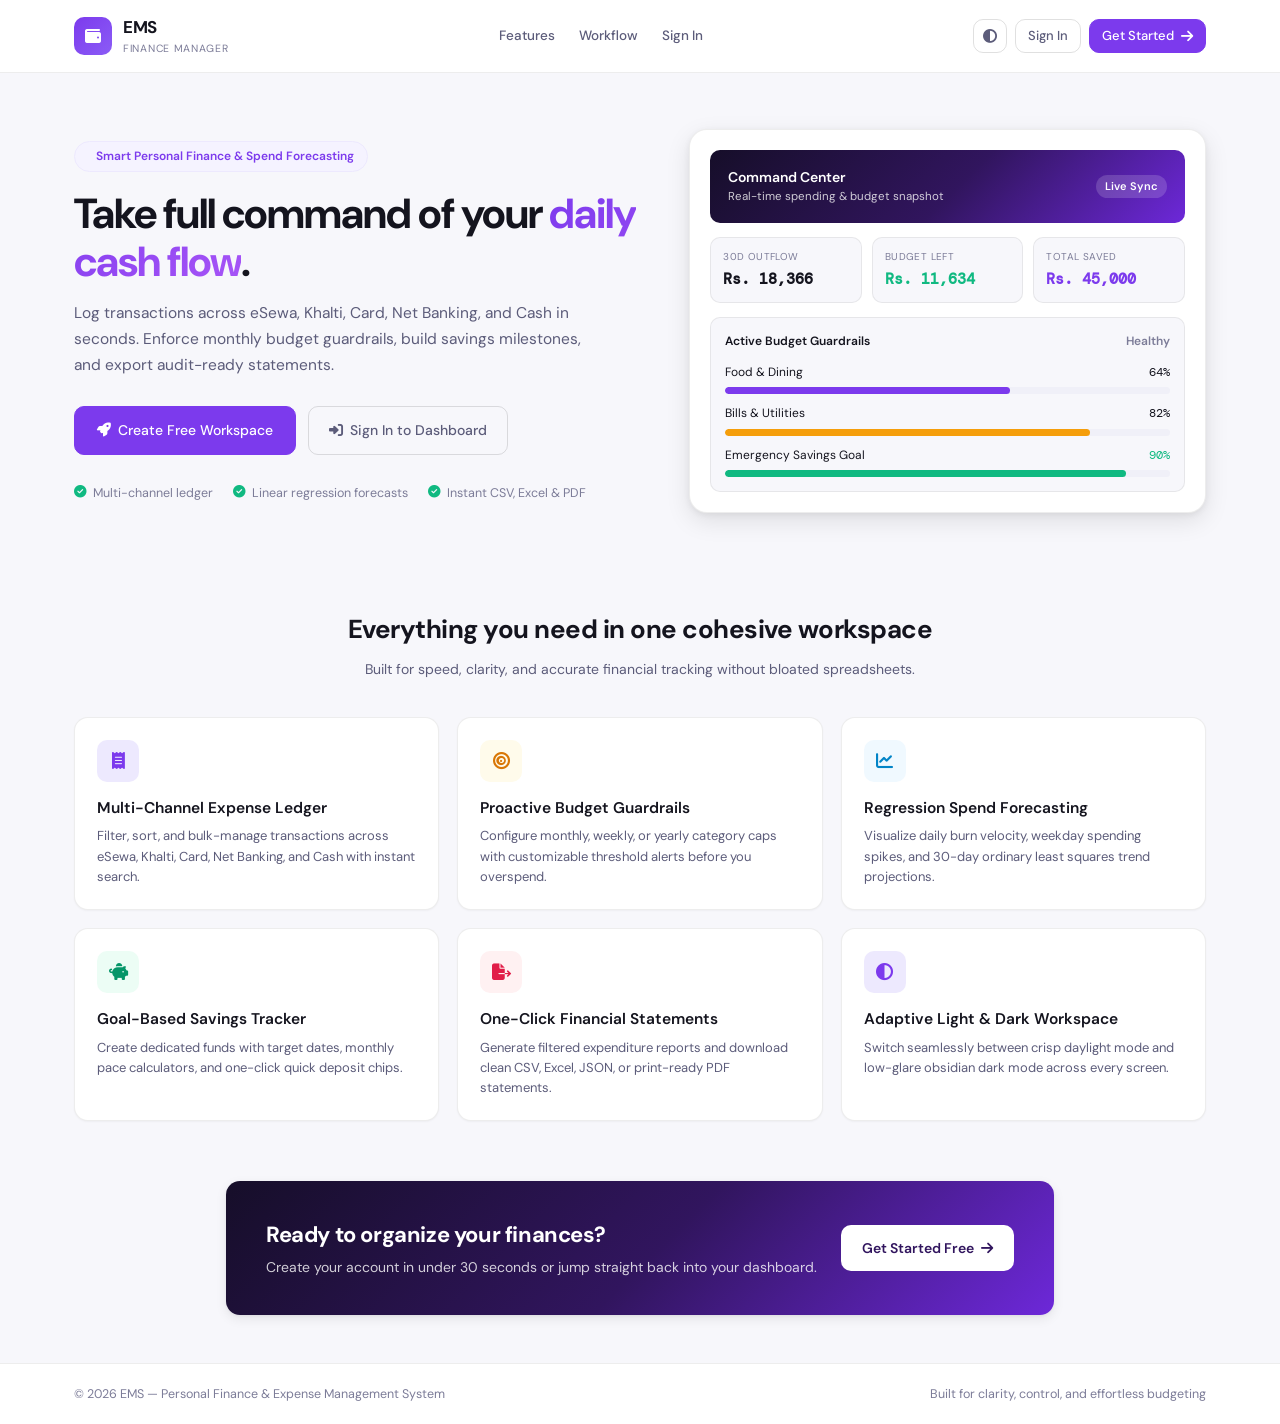
==== commit 8401d7bc: "Refactor code structure for improved readability and maintainability" ====
--- a/frontend/index.html
+++ b/frontend/index.html
@@ -1,865 +1,553 @@
 <!DOCTYPE html>
 <html lang="en">
 <head>
-<meta charset="UTF-8">
-<meta name="viewport" content="width=device-width, initial-scale=1.0">
-<title>EMS — Smart Expense &amp; Finance Manager</title>
-<link rel="preconnect" href="https://fonts.googleapis.com">
-<link rel="stylesheet" href="https://fonts.googleapis.com/css2?family=DM+Sans:opsz,wght@9..40,300;9..40,400;9..40,500;9..40,600;9..40,700&family=DM+Mono:wght@400;500&display=swap">
-<link rel="stylesheet" href="https://cdnjs.cloudflare.com/ajax/libs/font-awesome/6.4.0/css/all.min.css">
-<style>
-:root {
-  --font-sans: 'DM Sans', system-ui, -apple-system, sans-serif;
-  --font-mono: 'DM Mono', ui-monospace, monospace;
-
-  --accent: #7c3aed;
-  --accent-hover: #6d28d9;
-  --accent-light: #ede9fe;
-  --accent-soft: rgba(124, 58, 237, 0.08);
-
-  --emerald: #10b981;
-  --amber: #f59e0b;
-  --rose: #f43f5e;
-  --sky: #0ea5e9;
-
-  --bg-page: #fafafe;
-  --bg-card: #ffffff;
-  --bg-subtle: #f3f4f8;
-  --ink-900: #14141e;
-  --ink-700: #33334d;
-  --ink-500: #646482;
-  --ink-400: #9090ab;
-
-  --border: rgba(20, 20, 30, 0.08);
-  --border-strong: rgba(20, 20, 30, 0.14);
-  --radius: 12px;
-  --radius-lg: 18px;
-  --radius-xl: 24px;
-  --shadow-sm: 0 2px 8px rgba(20, 20, 30, 0.04);
-  --shadow-lg: 0 24px 64px rgba(30, 17, 51, 0.12);
-}
-
-*, *::before, *::after { box-sizing: border-box; margin: 0; padding: 0; }
-html { scroll-behavior: smooth; }
-body {
-  font-family: var(--font-sans);
-  background: var(--bg-page);
-  color: var(--ink-900);
-  line-height: 1.55;
-  -webkit-font-smoothing: antialiased;
-  overflow-x: hidden;
-}
-
-.container {
-  max-width: 1180px;
-  margin: 0 auto;
-  padding: 0 24px;
-}
-
-/* ── Navbar ── */
-.navbar {
-  position: sticky;
-  top: 0;
-  z-index: 50;
-  background: rgba(250, 250, 254, 0.85);
-  backdrop-filter: blur(14px);
-  border-bottom: 1px solid var(--border);
-}
-.navbar__inner {
-  height: 70px;
-  display: flex;
-  align-items: center;
-  justify-content: space-between;
-  gap: 20px;
-}
-.brand {
-  display: flex;
-  align-items: center;
-  gap: 11px;
-  text-decoration: none;
-  color: var(--ink-900);
-}
-.brand__mark {
-  width: 38px;
-  height: 38px;
-  border-radius: 11px;
-  background: linear-gradient(135deg, #5b21b6, #9333ea);
-  display: flex;
-  align-items: center;
-  justify-content: center;
-  font-size: 19px;
-  box-shadow: 0 6px 16px rgba(124, 58, 237, 0.28);
-}
-.brand__name { font-size: 18px; font-weight: 700; letter-spacing: -0.4px; }
-.brand__tag {
-  font-size: 10px;
-  font-weight: 600;
-  text-transform: uppercase;
-  letter-spacing: 0.6px;
-  padding: 2px 7px;
-  border-radius: 99px;
-  background: var(--accent-light);
-  color: var(--accent);
-}
-
-.nav-links {
-  display: flex;
-  align-items: center;
-  gap: 28px;
-}
-.nav-links a {
-  text-decoration: none;
-  color: var(--ink-500);
-  font-size: 14px;
-  font-weight: 500;
-  transition: color 0.15s;
-}
-.nav-links a:hover { color: var(--ink-900); }
-
-.nav-actions {
-  display: flex;
-  align-items: center;
-  gap: 10px;
-}
-
-.btn {
-  display: inline-flex;
-  align-items: center;
-  justify-content: center;
-  gap: 8px;
-  padding: 10px 18px;
-  border-radius: var(--radius);
-  font-family: var(--font-sans);
-  font-size: 14px;
-  font-weight: 600;
-  text-decoration: none;
-  border: 1px solid transparent;
-  cursor: pointer;
-  transition: all 0.18s ease;
-  white-space: nowrap;
-}
-.btn--primary {
-  background: var(--accent);
-  color: #fff;
-  box-shadow: 0 6px 18px rgba(124, 58, 237, 0.26);
-}
-.btn--primary:hover {
-  background: var(--accent-hover);
-  transform: translateY(-1px);
-  box-shadow: 0 10px 24px rgba(124, 58, 237, 0.34);
-}
-.btn--ghost {
-  background: transparent;
-  color: var(--ink-700);
-  border-color: var(--border-strong);
-}
-.btn--ghost:hover {
-  background: #fff;
-  border-color: var(--ink-900);
-  color: var(--ink-900);
-}
-.btn--lg { padding: 13px 24px; font-size: 15px; border-radius: 13px; }
-
-/* ── Hero Section ── */
-.hero {
-  position: relative;
-  padding: 68px 0 84px;
-  background:
-    radial-gradient(circle at 82% 18%, rgba(124, 58, 237, 0.11), transparent 42%),
-    radial-gradient(circle at 12% 75%, rgba(16, 185, 129, 0.07), transparent 38%);
-}
-.hero__grid {
-  display: grid;
-  grid-template-columns: 1.05fr 1fr;
-  gap: 48px;
-  align-items: center;
-}
-.eyebrow {
-  display: inline-flex;
-  align-items: center;
-  gap: 8px;
-  padding: 6px 13px;
-  border-radius: 99px;
-  background: #fff;
-  border: 1px solid var(--border-strong);
-  font-size: 12.5px;
-  font-weight: 600;
-  color: var(--ink-700);
-  box-shadow: var(--shadow-sm);
-  margin-bottom: 20px;
-}
-.eyebrow__dot {
-  width: 7px;
-  height: 7px;
-  border-radius: 50%;
-  background: var(--emerald);
-  box-shadow: 0 0 0 4px rgba(16, 185, 129, 0.18);
-}
-.hero h1 {
-  font-size: clamp(34px, 4.5vw, 52px);
-  font-weight: 700;
-  line-height: 1.12;
-  letter-spacing: -1.3px;
-  color: var(--ink-900);
-  margin-bottom: 18px;
-}
-.hero h1 span {
-  background: linear-gradient(135deg, #6d28d9 0%, #a855f7 100%);
-  -webkit-background-clip: text;
-  -webkit-text-fill-color: transparent;
-}
-.hero__lead {
-  font-size: 16.5px;
-  color: var(--ink-500);
-  max-width: 510px;
-  margin-bottom: 28px;
-  line-height: 1.65;
-}
-.hero__ctas {
-  display: flex;
-  align-items: center;
-  gap: 12px;
-  flex-wrap: wrap;
-  margin-bottom: 32px;
-}
-.hero__trust {
-  display: flex;
-  align-items: center;
-  gap: 20px;
-  flex-wrap: wrap;
-  font-size: 13px;
-  color: var(--ink-500);
-}
-.hero__trust span {
-  display: inline-flex;
-  align-items: center;
-  gap: 6px;
-}
-.hero__trust i { color: var(--emerald); }
-
-/* ── Interactive App Preview Card ── */
-.preview-shell {
-  background: var(--bg-card);
-  border: 1px solid var(--border-strong);
-  border-radius: var(--radius-xl);
-  box-shadow: var(--shadow-lg);
-  overflow: hidden;
-}
-.preview-bar {
-  display: flex;
-  align-items: center;
-  justify-content: space-between;
-  padding: 13px 18px;
-  background: var(--bg-subtle);
-  border-bottom: 1px solid var(--border);
-}
-.window-dots { display: flex; gap: 6px; }
-.window-dots span { width: 10px; height: 10px; border-radius: 50%; }
-.window-dots span:nth-child(1) { background: #fb7185; }
-.window-dots span:nth-child(2) { background: #fbbf24; }
-.window-dots span:nth-child(3) { background: #34d399; }
-
-.preview-tabs {
-  display: flex;
-  gap: 4px;
-  background: rgba(20, 20, 30, 0.05);
-  padding: 3px;
-  border-radius: 9px;
-}
-.ptab {
-  border: none;
-  background: transparent;
-  padding: 5px 11px;
-  border-radius: 7px;
-  font-family: var(--font-sans);
-  font-size: 12px;
-  font-weight: 600;
-  color: var(--ink-500);
-  cursor: pointer;
-  transition: all 0.15s;
-}
-.ptab.active {
-  background: #fff;
-  color: var(--ink-900);
-  box-shadow: 0 1px 4px rgba(0, 0, 0, 0.08);
-}
-
-.preview-body { padding: 22px; }
-.preview-pane { display: none; }
-.preview-pane.active { display: block; animation: fadeIn 0.2s ease; }
-@keyframes fadeIn { from { opacity: 0; transform: translateY(4px); } to { opacity: 1; transform: translateY(0); } }
-
-.mini-kpis {
-  display: grid;
-  grid-template-columns: repeat(3, 1fr);
-  gap: 10px;
-  margin-bottom: 18px;
-}
-.mkpi {
-  background: var(--bg-page);
-  border: 1px solid var(--border);
-  border-radius: 12px;
-  padding: 12px 14px;
-}
-.mkpi__label { font-size: 11px; color: var(--ink-400); font-weight: 600; text-transform: uppercase; }
-.mkpi__val { font-family: var(--font-mono); font-size: 17px; font-weight: 700; margin-top: 3px; }
-.mkpi__sub { font-size: 11px; color: var(--emerald); margin-top: 2px; font-weight: 500; }
-
-.spark-bars {
-  display: grid;
-  grid-template-columns: repeat(7, 1fr);
-  align-items: end;
-  gap: 8px;
-  height: 110px;
-  padding: 14px;
-  background: var(--bg-page);
-  border: 1px solid var(--border);
-  border-radius: 14px;
-  margin-bottom: 16px;
-}
-.sbar-col { display: flex; flex-direction: column; align-items: center; gap: 6px; height: 100%; justify-content: flex-end; }
-.sbar {
-  width: 100%;
-  max-width: 28px;
-  border-radius: 6px 6px 3px 3px;
-  background: linear-gradient(180deg, #7c3aed, #a855f7);
-  transition: height 0.3s ease;
-}
-.sbar--muted { background: #ddd6fe; }
-.sbar-lbl { font-size: 10.5px; color: var(--ink-400); font-family: var(--font-mono); }
-
-.tx-mini {
-  display: flex;
-  align-items: center;
-  justify-content: space-between;
-  padding: 9px 12px;
-  border-radius: 10px;
-  background: var(--bg-page);
-  margin-bottom: 7px;
-  font-size: 13px;
-}
-.tx-mini:last-child { margin-bottom: 0; }
-.tx-mini__left { display: flex; align-items: center; gap: 10px; }
-.tx-dot {
-  width: 30px;
-  height: 30px;
-  border-radius: 8px;
-  display: flex;
-  align-items: center;
-  justify-content: center;
-  font-size: 13px;
-}
-.tx-amt { font-family: var(--font-mono); font-weight: 600; color: var(--rose); }
-
-.ai-banner {
-  background: linear-gradient(135deg, #1e1133 0%, #3b1a6e 100%);
-  color: #fff;
-  border-radius: 14px;
-  padding: 18px;
-  margin-bottom: 14px;
-}
-.ai-banner__pill {
-  display: inline-flex;
-  align-items: center;
-  gap: 6px;
-  font-size: 10.5px;
-  text-transform: uppercase;
-  letter-spacing: 0.6px;
-  background: rgba(255, 255, 255, 0.14);
-  padding: 3px 9px;
-  border-radius: 99px;
-  margin-bottom: 8px;
-}
-.ai-banner__num { font-family: var(--font-mono); font-size: 26px; font-weight: 700; }
-
-/* ── Payment Rail Strip ── */
-.strip {
-  border-top: 1px solid var(--border);
-  border-bottom: 1px solid var(--border);
-  background: #fff;
-  padding: 20px 0;
-}
-.strip__inner {
-  display: flex;
-  align-items: center;
-  justify-content: space-between;
-  gap: 18px;
-  flex-wrap: wrap;
-}
-.strip__label {
-  font-size: 12px;
-  font-weight: 600;
-  text-transform: uppercase;
-  letter-spacing: 0.7px;
-  color: var(--ink-400);
-}
-.strip__pills {
-  display: flex;
-  align-items: center;
-  gap: 10px;
-  flex-wrap: wrap;
-}
-.pay-pill {
-  display: inline-flex;
-  align-items: center;
-  gap: 7px;
-  padding: 6px 13px;
-  border-radius: 99px;
-  background: var(--bg-page);
-  border: 1px solid var(--border);
-  font-size: 13px;
-  font-weight: 500;
-  color: var(--ink-700);
-}
-
-/* ── Features Bento Grid ── */
-.section { padding: 84px 0; }
-.section__head {
-  text-align: center;
-  max-width: 600px;
-  margin: 0 auto 48px;
-}
-.section__kicker {
-  font-size: 12px;
-  font-weight: 700;
-  text-transform: uppercase;
-  letter-spacing: 0.9px;
-  color: var(--accent);
-  margin-bottom: 8px;
-}
-.section__title {
-  font-size: clamp(26px, 3.4vw, 36px);
-  font-weight: 700;
-  letter-spacing: -0.7px;
-  margin-bottom: 12px;
-}
-.section__sub { font-size: 15.5px; color: var(--ink-500); }
-
-.bento {
-  display: grid;
-  grid-template-columns: repeat(3, 1fr);
-  gap: 18px;
-}
-.feature-card {
-  background: var(--bg-card);
-  border: 1px solid var(--border);
-  border-radius: var(--radius-lg);
-  padding: 26px;
-  transition: transform 0.2s ease, box-shadow 0.2s ease, border-color 0.2s ease;
-}
-.feature-card:hover {
-  transform: translateY(-3px);
-  box-shadow: 0 14px 34px rgba(20, 20, 30, 0.07);
-  border-color: rgba(124, 58, 237, 0.25);
-}
-.feature-card__icon {
-  width: 44px;
-  height: 44px;
-  border-radius: 12px;
-  display: flex;
-  align-items: center;
-  justify-content: center;
-  font-size: 18px;
-  margin-bottom: 16px;
-}
-.feature-card h3 { font-size: 17px; font-weight: 600; margin-bottom: 8px; letter-spacing: -0.2px; }
-.feature-card p { font-size: 14px; color: var(--ink-500); line-height: 1.6; }
-
-/* ── How It Works ── */
-.steps-wrap {
-  background: #fff;
-  border-top: 1px solid var(--border);
-  border-bottom: 1px solid var(--border);
-}
-.steps {
-  display: grid;
-  grid-template-columns: repeat(3, 1fr);
-  gap: 24px;
-}
-.step {
-  padding: 24px;
-  border-radius: var(--radius-lg);
-  background: var(--bg-page);
-  border: 1px solid var(--border);
-}
-.step__num {
-  font-family: var(--font-mono);
-  font-size: 12px;
-  font-weight: 700;
-  color: var(--accent);
-  background: var(--accent-light);
-  display: inline-block;
-  padding: 4px 10px;
-  border-radius: 99px;
-  margin-bottom: 14px;
-}
-.step h4 { font-size: 16px; font-weight: 600; margin-bottom: 6px; }
-.step p { font-size: 13.5px; color: var(--ink-500); }
-
-/* ── CTA Banner ── */
-.cta-box {
-  background: linear-gradient(135deg, #1e1133 0%, #3b1a6e 55%, #6d28d9 100%);
-  border-radius: var(--radius-xl);
-  padding: 54px 44px;
-  color: #fff;
-  display: flex;
-  align-items: center;
-  justify-content: space-between;
-  gap: 28px;
-  flex-wrap: wrap;
-  position: relative;
-  overflow: hidden;
-}
-.cta-box::after {
-  content: '💰';
-  position: absolute;
-  right: 36px;
-  bottom: -18px;
-  font-size: 110px;
-  opacity: 0.12;
-  pointer-events: none;
-}
-.cta-box h2 { font-size: clamp(24px, 3vw, 32px); font-weight: 700; letter-spacing: -0.6px; margin-bottom: 8px; }
-.cta-box p { font-size: 15px; color: rgba(255, 255, 255, 0.75); max-width: 500px; }
-.btn--white {
-  background: #fff;
-  color: #1e1133;
-  box-shadow: 0 8px 24px rgba(0, 0, 0, 0.22);
-}
-.btn--white:hover { transform: translateY(-2px); background: #f8f7ff; }
-
-/* ── Footer ── */
-.footer {
-  padding: 32px 0;
-  border-top: 1px solid var(--border);
-  font-size: 13px;
-  color: var(--ink-400);
-}
-.footer__inner {
-  display: flex;
-  align-items: center;
-  justify-content: space-between;
-  gap: 16px;
-  flex-wrap: wrap;
-}
-.footer__links { display: flex; gap: 20px; }
-.footer__links a { text-decoration: none; color: var(--ink-500); }
-.footer__links a:hover { color: var(--accent); }
-
-@media (max-width: 960px) {
-  .hero__grid { grid-template-columns: 1fr; }
-  .bento, .steps { grid-template-columns: 1fr 1fr; }
-}
-@media (max-width: 640px) {
-  .nav-links { display: none; }
-  .bento, .steps { grid-template-columns: 1fr; }
-  .mini-kpis { grid-template-columns: 1fr; }
-  .cta-box { padding: 36px 24px; }
-}
-</style>
+  <meta charset="UTF-8" />
+  <meta name="viewport" content="width=device-width, initial-scale=1.0" />
+  <title>EMS — Personal Finance &amp; Expense Management System</title>
+  <link rel="stylesheet" href="https://cdnjs.cloudflare.com/ajax/libs/font-awesome/6.5.1/css/all.min.css" />
+  <link rel="stylesheet" href="assets/css/main.css" />
+  <style>
+    .landing-wrap {
+      min-height: 100vh;
+      background: var(--bg-base);
+      color: var(--text-primary);
+      display: flex;
+      flex-direction: column;
+    }
+
+    /* ── TOP NAVBAR ── */
+    .landing-nav {
+      position: sticky;
+      top: 0;
+      z-index: 40;
+      background: var(--bg-card);
+      border-bottom: 1px solid var(--border);
+      backdrop-filter: blur(10px);
+    }
+    .landing-nav__inner {
+      max-width: 1180px;
+      margin: 0 auto;
+      padding: 14px 24px;
+      display: flex;
+      align-items: center;
+      justify-content: space-between;
+      gap: 16px;
+    }
+    .landing-brand {
+      display: inline-flex;
+      align-items: center;
+      gap: 11px;
+      text-decoration: none;
+      color: var(--text-primary);
+    }
+    .landing-brand__icon {
+      width: 38px;
+      height: 38px;
+      border-radius: 10px;
+      background: linear-gradient(135deg, var(--violet-600), var(--violet-500));
+      color: #ffffff;
+      display: grid;
+      place-items: center;
+      font-size: 16px;
+    }
+    .landing-brand__name {
+      font-size: 17px;
+      font-weight: 700;
+      letter-spacing: -0.3px;
+    }
+    .landing-brand__sub {
+      font-size: 10.5px;
+      text-transform: uppercase;
+      letter-spacing: 0.7px;
+      color: var(--text-muted);
+    }
+    .landing-links {
+      display: flex;
+      align-items: center;
+      gap: 24px;
+    }
+    .landing-links a {
+      font-size: 13.5px;
+      font-weight: 500;
+      color: var(--text-secondary);
+      text-decoration: none;
+      transition: color var(--transition);
+    }
+    .landing-links a:hover {
+      color: var(--accent);
+    }
+
+    /* ── HERO SECTION ── */
+    .hero-sec {
+      max-width: 1180px;
+      margin: 0 auto;
+      padding: 56px 24px 48px;
+      display: grid;
+      grid-template-columns: minmax(0, 1.05fr) minmax(0, 0.95fr);
+      gap: 44px;
+      align-items: center;
+    }
+    .hero-eyebrow {
+      display: inline-flex;
+      align-items: center;
+      gap: 8px;
+      padding: 5px 13px;
+      border-radius: var(--radius-full);
+      background: var(--accent-soft);
+      border: 1px solid var(--accent-light);
+      color: var(--accent);
+      font-size: 12px;
+      font-weight: 600;
+      margin-bottom: 18px;
+    }
+    .hero-title {
+      font-size: 42px;
+      font-weight: 700;
+      line-height: 1.14;
+      letter-spacing: -1px;
+      color: var(--text-primary);
+      margin-bottom: 16px;
+    }
+    .hero-title span {
+      background: linear-gradient(135deg, #7c3aed 0%, #a855f7 100%);
+      -webkit-background-clip: text;
+      -webkit-text-fill-color: transparent;
+    }
+    .hero-sub {
+      font-size: 15.5px;
+      line-height: 1.65;
+      color: var(--text-secondary);
+      max-width: 520px;
+      margin-bottom: 28px;
+    }
+    .hero-cta-row {
+      display: flex;
+      align-items: center;
+      gap: 12px;
+      flex-wrap: wrap;
+      margin-bottom: 28px;
+    }
+    .hero-trust {
+      display: flex;
+      align-items: center;
+      gap: 20px;
+      flex-wrap: wrap;
+      font-size: 12.5px;
+      color: var(--text-muted);
+    }
+    .hero-trust span {
+      display: inline-flex;
+      align-items: center;
+      gap: 6px;
+    }
+    .hero-trust i {
+      color: var(--success);
+    }
+
+    /* ── DASHBOARD PREVIEW MOCKUP CARD ── */
+    .preview-frame {
+      background: var(--bg-card);
+      border: 1px solid var(--border);
+      border-radius: 18px;
+      padding: 20px;
+      box-shadow: var(--shadow-lg);
+      position: relative;
+    }
+    .preview-banner {
+      background: linear-gradient(135deg, #160e29 0%, #31155e 52%, #6d28d9 100%);
+      color: #ffffff;
+      border-radius: var(--radius);
+      padding: 16px 18px;
+      display: flex;
+      align-items: center;
+      justify-content: space-between;
+      gap: 12px;
+      margin-bottom: 14px;
+    }
+    .preview-kpis {
+      display: grid;
+      grid-template-columns: repeat(3, 1fr);
+      gap: 10px;
+      margin-bottom: 14px;
+    }
+    .preview-kpi {
+      background: var(--bg-base);
+      border: 1px solid var(--border);
+      border-radius: var(--radius);
+      padding: 11px 12px;
+    }
+    .preview-kpi__lbl {
+      font-size: 10px;
+      text-transform: uppercase;
+      letter-spacing: 0.4px;
+      color: var(--text-muted);
+    }
+    .preview-kpi__val {
+      font-family: var(--font-mono);
+      font-size: 14.5px;
+      font-weight: 700;
+      margin-top: 3px;
+    }
+    .preview-bars {
+      background: var(--bg-base);
+      border: 1px solid var(--border);
+      border-radius: var(--radius);
+      padding: 14px;
+    }
+    .preview-row {
+      display: flex;
+      flex-direction: column;
+      gap: 5px;
+      margin-bottom: 10px;
+    }
+    .preview-row:last-child {
+      margin-bottom: 0;
+    }
+
+    /* ── FEATURES SECTION ── */
+    .section-box {
+      max-width: 1180px;
+      margin: 0 auto;
+      padding: 48px 24px;
+    }
+    .section-head {
+      text-align: center;
+      max-width: 600px;
+      margin: 0 auto 36px;
+    }
+    .section-head h2 {
+      font-size: 26px;
+      font-weight: 700;
+      letter-spacing: -0.5px;
+      margin-bottom: 8px;
+    }
+    .section-head p {
+      font-size: 14px;
+      color: var(--text-secondary);
+      line-height: 1.6;
+    }
+    .feat-grid {
+      display: grid;
+      grid-template-columns: repeat(3, minmax(0, 1fr));
+      gap: 18px;
+    }
+    .feat-card {
+      background: var(--bg-card);
+      border: 1px solid var(--border);
+      border-radius: var(--radius-lg);
+      padding: 22px;
+      box-shadow: var(--shadow-xs);
+      transition: transform var(--transition), box-shadow var(--transition), border-color var(--transition);
+    }
+    .feat-card:hover {
+      transform: translateY(-2px);
+      box-shadow: var(--shadow-md);
+      border-color: var(--border-strong);
+    }
+    .feat-card__icon {
+      width: 42px;
+      height: 42px;
+      border-radius: var(--radius);
+      display: grid;
+      place-items: center;
+      font-size: 17px;
+      margin-bottom: 14px;
+    }
+    .feat-card h3 {
+      font-size: 15.5px;
+      font-weight: 600;
+      margin-bottom: 6px;
+    }
+    .feat-card p {
+      font-size: 13px;
+      color: var(--text-secondary);
+      line-height: 1.55;
+    }
+
+    /* ── CTA BANNER ── */
+    .cta-banner {
+      background: linear-gradient(135deg, #160e29 0%, #31155e 52%, #6d28d9 100%);
+      color: #ffffff;
+      border-radius: var(--radius-lg);
+      padding: 36px 40px;
+      display: flex;
+      align-items: center;
+      justify-content: space-between;
+      gap: 24px;
+      flex-wrap: wrap;
+      box-shadow: var(--shadow-md);
+    }
+
+    /* ── FOOTER ── */
+    .landing-footer {
+      margin-top: auto;
+      border-top: 1px solid var(--border);
+      background: var(--bg-card);
+    }
+    .landing-footer__inner {
+      max-width: 1180px;
+      margin: 0 auto;
+      padding: 20px 24px;
+      display: flex;
+      align-items: center;
+      justify-content: space-between;
+      gap: 12px;
+      flex-wrap: wrap;
+      font-size: 12.5px;
+      color: var(--text-muted);
+    }
+
+    @media (max-width: 920px) {
+      .hero-sec {
+        grid-template-columns: 1fr;
+        padding-top: 36px;
+      }
+      .hero-title {
+        font-size: 34px;
+      }
+      .feat-grid {
+        grid-template-columns: 1fr;
+      }
+      .landing-links {
+        display: none;
+      }
+    }
+  </style>
 </head>
 <body>
-
-<header class="navbar">
-  <div class="container navbar__inner">
-    <a href="index.html" class="brand">
-      <div class="brand__mark">💰</div>
-      <span class="brand__name">EMS</span>
-      <span class="brand__tag">Finance</span>
-    </a>
-
-    <nav class="nav-links">
-      <a href="#features">Features</a>
-      <a href="#workflow">How It Works</a>
-      <a href="#preview">Live Preview</a>
-    </nav>
-
-    <div class="nav-actions" id="navActions">
-      <a href="login.html" class="btn btn--ghost">Sign In</a>
-      <a href="register.html" class="btn btn--primary">Get Started</a>
-    </div>
+  <div class="landing-wrap">
+    <!-- NAVBAR -->
+    <header class="landing-nav">
+      <div class="landing-nav__inner">
+        <a href="index.html" class="landing-brand">
+          <div class="landing-brand__icon"><i class="fa-solid fa-wallet"></i></div>
+          <div>
+            <div class="landing-brand__name">EMS</div>
+            <div class="landing-brand__sub">Finance Manager</div>
+          </div>
+        </a>
+
+        <nav class="landing-links" aria-label="Landing navigation">
+          <a href="#features">Features</a>
+          <a href="#workflow">Workflow</a>
+          <a href="login.html" id="navLoginLink">Sign In</a>
+        </nav>
+
+        <div class="flex items-center gap-2">
+          <button type="button" class="btn btn--ghost btn--icon btn--sm" id="landingThemeBtn" title="Toggle theme">
+            <i class="fa-solid fa-circle-half-stroke"></i>
+          </button>
+          <a href="login.html" class="btn btn--ghost btn--sm" id="headerSecondaryBtn">Sign In</a>
+          <a href="register.html" class="btn btn--primary btn--sm" id="headerPrimaryBtn">
+            <span>Get Started</span><i class="fa-solid fa-arrow-right"></i>
+          </a>
+        </div>
+      </div>
+    </header>
+
+    <!-- HERO -->
+    <section class="hero-sec">
+      <div>
+        <div class="hero-eyebrow">
+          <i class="fa-solid fa-sparkles"></i>
+          <span>Smart Personal Finance &amp; Spend Forecasting</span>
+        </div>
+        <h1 class="hero-title">
+          Take full command of your <span>daily cash flow</span>.
+        </h1>
+        <p class="hero-sub">
+          Log transactions across eSewa, Khalti, Card, Net Banking, and Cash in seconds. Enforce monthly budget guardrails, build savings milestones, and export audit-ready statements.
+        </p>
+
+        <div class="hero-cta-row">
+          <a href="register.html" class="btn btn--primary" id="heroPrimaryBtn" style="padding:12px 22px;">
+            <i class="fa-solid fa-rocket"></i><span>Create Free Workspace</span>
+          </a>
+          <a href="login.html" class="btn btn--ghost" id="heroSecondaryBtn" style="padding:12px 20px;">
+            <i class="fa-solid fa-right-to-bracket"></i><span>Sign In to Dashboard</span>
+          </a>
+        </div>
+
+        <div class="hero-trust">
+          <span><i class="fa-solid fa-circle-check"></i> Multi-channel ledger</span>
+          <span><i class="fa-solid fa-circle-check"></i> Linear regression forecasts</span>
+          <span><i class="fa-solid fa-circle-check"></i> Instant CSV, Excel &amp; PDF</span>
+        </div>
+      </div>
+
+      <!-- LIVE WORKSPACE PREVIEW -->
+      <div class="preview-frame" aria-hidden="true">
+        <div class="preview-banner">
+          <div>
+            <div style="font-size:14px;font-weight:600;">Command Center</div>
+            <div style="font-size:11.5px;opacity:0.78;">Real-time spending &amp; budget snapshot</div>
+          </div>
+          <span class="badge" style="background:rgba(255,255,255,0.16);color:#fff;">Live Sync</span>
+        </div>
+
+        <div class="preview-kpis">
+          <div class="preview-kpi">
+            <div class="preview-kpi__lbl">30D Outflow</div>
+            <div class="preview-kpi__val">Rs. 18,366</div>
+          </div>
+          <div class="preview-kpi">
+            <div class="preview-kpi__lbl">Budget Left</div>
+            <div class="preview-kpi__val" style="color:var(--success);">Rs. 11,634</div>
+          </div>
+          <div class="preview-kpi">
+            <div class="preview-kpi__lbl">Total Saved</div>
+            <div class="preview-kpi__val" style="color:var(--accent);">Rs. 45,000</div>
+          </div>
+        </div>
+
+        <div class="preview-bars">
+          <div class="flex justify-between text-xs font-semibold mb-3">
+            <span>Active Budget Guardrails</span>
+            <span class="text-muted">Healthy</span>
+          </div>
+
+          <div class="preview-row">
+            <div class="flex justify-between text-xs">
+              <span>Food &amp; Dining</span>
+              <span class="font-mono">64%</span>
+            </div>
+            <div class="progress"><div class="progress__bar" style="width:64%;background:#7c3aed;"></div></div>
+          </div>
+
+          <div class="preview-row">
+            <div class="flex justify-between text-xs">
+              <span>Bills &amp; Utilities</span>
+              <span class="font-mono">82%</span>
+            </div>
+            <div class="progress"><div class="progress__bar" style="width:82%;background:#f59e0b;"></div></div>
+          </div>
+
+          <div class="preview-row">
+            <div class="flex justify-between text-xs">
+              <span>Emergency Savings Goal</span>
+              <span class="font-mono" style="color:var(--success);">90%</span>
+            </div>
+            <div class="progress"><div class="progress__bar" style="width:90%;background:#10b981;"></div></div>
+          </div>
+        </div>
+      </div>
+    </section>
+
+    <!-- FEATURES -->
+    <section class="section-box" id="features">
+      <div class="section-head">
+        <h2>Everything you need in one cohesive workspace</h2>
+        <p>Built for speed, clarity, and accurate financial tracking without bloated spreadsheets.</p>
+      </div>
+
+      <div class="feat-grid">
+        <article class="feat-card">
+          <div class="feat-card__icon" style="background:var(--accent-light);color:var(--accent);">
+            <i class="fa-solid fa-receipt"></i>
+          </div>
+          <h3>Multi-Channel Expense Ledger</h3>
+          <p>Filter, sort, and bulk-manage transactions across eSewa, Khalti, Card, Net Banking, and Cash with instant search.</p>
+        </article>
+
+        <article class="feat-card">
+          <div class="feat-card__icon" style="background:var(--warning-bg);color:var(--amber-600);">
+            <i class="fa-solid fa-bullseye"></i>
+          </div>
+          <h3>Proactive Budget Guardrails</h3>
+          <p>Configure monthly, weekly, or yearly category caps with customizable threshold alerts before you overspend.</p>
+        </article>
+
+        <article class="feat-card">
+          <div class="feat-card__icon" style="background:var(--info-bg);color:var(--sky-600);">
+            <i class="fa-solid fa-chart-line"></i>
+          </div>
+          <h3>Regression Spend Forecasting</h3>
+          <p>Visualize daily burn velocity, weekday spending spikes, and 30-day ordinary least squares trend projections.</p>
+        </article>
+
+        <article class="feat-card">
+          <div class="feat-card__icon" style="background:var(--success-bg);color:var(--emerald-600);">
+            <i class="fa-solid fa-piggy-bank"></i>
+          </div>
+          <h3>Goal-Based Savings Tracker</h3>
+          <p>Create dedicated funds with target dates, monthly pace calculators, and one-click quick deposit chips.</p>
+        </article>
+
+        <article class="feat-card">
+          <div class="feat-card__icon" style="background:var(--danger-bg);color:var(--rose-600);">
+            <i class="fa-solid fa-file-export"></i>
+          </div>
+          <h3>One-Click Financial Statements</h3>
+          <p>Generate filtered expenditure reports and download clean CSV, Excel, JSON, or print-ready PDF statements.</p>
+        </article>
+
+        <article class="feat-card">
+          <div class="feat-card__icon" style="background:var(--accent-light);color:var(--accent);">
+            <i class="fa-solid fa-circle-half-stroke"></i>
+          </div>
+          <h3>Adaptive Light &amp; Dark Workspace</h3>
+          <p>Switch seamlessly between crisp daylight mode and low-glare obsidian dark mode across every screen.</p>
+        </article>
+      </div>
+    </section>
+
+    <!-- BOTTOM CTA -->
+    <section class="section-box" id="workflow" style="padding-top:12px;">
+      <div class="cta-banner">
+        <div>
+          <h2 style="font-size:22px;font-weight:700;letter-spacing:-0.4px;">Ready to organize your finances?</h2>
+          <p style="font-size:14px;color:rgba(255,255,255,0.8);margin-top:4px;">
+            Create your account in under 30 seconds or jump straight back into your dashboard.
+          </p>
+        </div>
+        <div class="flex gap-2 flex-wrap">
+          <a href="register.html" class="btn" id="bannerCtaBtn" style="background:#ffffff;color:#31155e;font-weight:600;padding:11px 20px;">
+            <span>Get Started Free</span><i class="fa-solid fa-arrow-right"></i>
+          </a>
+        </div>
+      </div>
+    </section>
+
+    <!-- FOOTER -->
+    <footer class="landing-footer">
+      <div class="landing-footer__inner">
+        <span>&copy; 2026 EMS — Personal Finance &amp; Expense Management System</span>
+        <span>Built for clarity, control, and effortless budgeting</span>
+      </div>
+    </footer>
   </div>
-</header>
-
-<main>
-  <!-- Hero -->
-  <section class="hero" id="preview">
-    <div class="container hero__grid">
-      <div>
-        <div class="eyebrow">
-          <span class="eyebrow__dot"></span>
-          Built for everyday clarity &amp; ML spending forecasts
-        </div>
-        <h1>Take total command of your <span>daily spending.</span></h1>
-        <p class="hero__lead">
-          Track expenses across Cash, eSewa, Khalti, and cards in seconds. Set smart category budgets, hit savings milestones, and forecast next month's outflow with built-in AI analytics.
-        </p>
-        <div class="hero__ctas" id="heroCtas">
-          <a href="register.html" class="btn btn--primary btn--lg">
-            Create Free Account <i class="fa-solid fa-arrow-right"></i>
-          </a>
-          <a href="login.html" class="btn btn--ghost btn--lg">Sign In</a>
-        </div>
-        <div class="hero__trust">
-          <span><i class="fa-solid fa-circle-check"></i> Multi-currency (NPR, USD, EUR, INR, GBP)</span>
-          <span><i class="fa-solid fa-circle-check"></i> Instant CSV / Excel / JSON export</span>
-        </div>
-      </div>
-
-      <!-- Interactive Preview Card -->
-      <div class="preview-shell" aria-label="Interactive dashboard preview">
-        <div class="preview-bar">
-          <div class="window-dots"><span></span><span></span><span></span></div>
-          <div class="preview-tabs" role="tablist">
-            <button type="button" class="ptab active" data-pane="overview">Overview</button>
-            <button type="button" class="ptab" data-pane="budgets">Budgets</button>
-            <button type="button" class="ptab" data-pane="forecast">AI Forecast</button>
-          </div>
-          <span style="font-size:11px;color:var(--ink-400);font-family:var(--font-mono)">LIVE DEMO</span>
-        </div>
-
-        <div class="preview-body">
-          <!-- Pane 1: Overview -->
-          <div class="preview-pane active" id="pane-overview">
-            <div class="mini-kpis">
-              <div class="mkpi">
-                <div class="mkpi__label">This Month</div>
-                <div class="mkpi__val">Rs.42,850</div>
-                <div class="mkpi__sub">↓ 8.4% vs last mo</div>
-              </div>
-              <div class="mkpi">
-                <div class="mkpi__label">Daily Avg</div>
-                <div class="mkpi__val">Rs.1,428</div>
-                <div class="mkpi__sub" style="color:var(--ink-400)">24 active days</div>
-              </div>
-              <div class="mkpi">
-                <div class="mkpi__label">Savings</div>
-                <div class="mkpi__val" style="color:var(--emerald)">76%</div>
-                <div class="mkpi__sub">Emergency Fund</div>
-              </div>
-            </div>
-
-            <div class="spark-bars" aria-hidden="true">
-              <div class="sbar-col"><div class="sbar sbar--muted" style="height:44%"></div><span class="sbar-lbl">Mon</span></div>
-              <div class="sbar-col"><div class="sbar sbar--muted" style="height:62%"></div><span class="sbar-lbl">Tue</span></div>
-              <div class="sbar-col"><div class="sbar sbar--muted" style="height:36%"></div><span class="sbar-lbl">Wed</span></div>
-              <div class="sbar-col"><div class="sbar sbar--muted" style="height:78%"></div><span class="sbar-lbl">Thu</span></div>
-              <div class="sbar-col"><div class="sbar" style="height:92%"></div><span class="sbar-lbl">Fri</span></div>
-              <div class="sbar-col"><div class="sbar" style="height:68%"></div><span class="sbar-lbl">Sat</span></div>
-              <div class="sbar-col"><div class="sbar sbar--muted" style="height:50%"></div><span class="sbar-lbl">Sun</span></div>
-            </div>
-
-            <div class="tx-mini">
-              <div class="tx-mini__left">
-                <div class="tx-dot" style="background:rgba(245,158,11,0.14);color:#d97706"><i class="fa-solid fa-utensils"></i></div>
-                <div>
-                  <div style="font-weight:600">Thakali Kitchen <span style="font-size:10px;background:var(--accent-soft);color:var(--accent);padding:1px 6px;border-radius:99px">#lunch</span></div>
-                  <div style="font-size:11px;color:var(--ink-400)">Food &amp; Dining · eSewa</div>
-                </div>
-              </div>
-              <div class="tx-amt">Rs.650</div>
-            </div>
-            <div class="tx-mini">
-              <div class="tx-mini__left">
-                <div class="tx-dot" style="background:rgba(14,165,233,0.14);color:#0284c7"><i class="fa-solid fa-car"></i></div>
-                <div>
-                  <div style="font-weight:600">Pathao Commute <span style="font-size:10px;background:var(--accent-soft);color:var(--accent);padding:1px 6px;border-radius:99px">#office</span></div>
-                  <div style="font-size:11px;color:var(--ink-400)">Transportation · Khalti</div>
-                </div>
-              </div>
-              <div class="tx-amt">Rs.240</div>
-            </div>
-          </div>
-
-          <!-- Pane 2: Budgets -->
-          <div class="preview-pane" id="pane-budgets">
-            <div style="display:flex;flex-direction:column;gap:14px">
-              <div class="mkpi">
-                <div style="display:flex;justify-content:space-between;font-size:13px;font-weight:600;margin-bottom:6px">
-                  <span>Food &amp; Dining</span>
-                  <span style="font-family:var(--font-mono);color:var(--emerald)">Rs.8,200 / Rs.12,000</span>
-                </div>
-                <div style="height:7px;background:#e5e7eb;border-radius:99px;overflow:hidden"><div style="width:68%;height:100%;background:var(--emerald)"></div></div>
-              </div>
-              <div class="mkpi">
-                <div style="display:flex;justify-content:space-between;font-size:13px;font-weight:600;margin-bottom:6px">
-                  <span>Shopping &amp; Gear</span>
-                  <span style="font-family:var(--font-mono);color:var(--amber)">Rs.8,600 / Rs.10,000</span>
-                </div>
-                <div style="height:7px;background:#e5e7eb;border-radius:99px;overflow:hidden"><div style="width:86%;height:100%;background:var(--amber)"></div></div>
-              </div>
-              <div class="mkpi">
-                <div style="display:flex;justify-content:space-between;font-size:13px;font-weight:600;margin-bottom:6px">
-                  <span>Utilities &amp; Fiber</span>
-                  <span style="font-family:var(--font-mono);color:var(--emerald)">Rs.2,900 / Rs.4,500</span>
-                </div>
-                <div style="height:7px;background:#e5e7eb;border-radius:99px;overflow:hidden"><div style="width:64%;height:100%;background:var(--emerald)"></div></div>
-              </div>
-            </div>
-          </div>
-
-          <!-- Pane 3: AI Forecast -->
-          <div class="preview-pane" id="pane-forecast">
-            <div class="ai-banner">
-              <div class="ai-banner__pill"><i class="fa-solid fa-wand-magic-sparkles"></i> Multi-Window ML Ensemble</div>
-              <div class="ai-banner__num">Rs.41,200</div>
-              <div style="font-size:12.5px;opacity:0.75;margin-top:3px">Projected 30-day outflow · High confidence (R²=0.84)</div>
-            </div>
-            <div class="tx-mini">
-              <span style="font-weight:500">14-Day Recent Trend</span>
-              <span style="font-family:var(--font-mono);font-weight:600">Rs.1,360 / day</span>
-            </div>
-            <div class="tx-mini">
-              <span style="font-weight:500">30-Day Monthly Baseline</span>
-              <span style="font-family:var(--font-mono);font-weight:600">Rs.1,395 / day</span>
-            </div>
-          </div>
-        </div>
-      </div>
-    </div>
-  </section>
-
-  <!-- Supported Payment Rails -->
-  <div class="strip">
-    <div class="container strip__inner">
-      <div class="strip__label">Track Every Payment Channel</div>
-      <div class="strip__pills">
-        <span class="pay-pill"><i class="fa-solid fa-mobile-screen" style="color:var(--emerald)"></i> eSewa</span>
-        <span class="pay-pill"><i class="fa-solid fa-wallet" style="color:var(--accent)"></i> Khalti</span>
-        <span class="pay-pill"><i class="fa-solid fa-money-bill-wave" style="color:var(--amber)"></i> Cash</span>
-        <span class="pay-pill"><i class="fa-solid fa-credit-card" style="color:var(--sky)"></i> Credit / Debit Card</span>
-        <span class="pay-pill"><i class="fa-solid fa-building-columns" style="color:var(--ink-500)"></i> Net Banking</span>
-      </div>
-    </div>
-  </div>
-
-  <!-- Features Bento -->
-  <section class="section" id="features">
-    <div class="container">
-      <div class="section__head">
-        <div class="section__kicker">Capabilities</div>
-        <h2 class="section__title">Everything you need, zero clutter</h2>
-        <p class="section__sub">Designed for speed—log an expense in under five seconds and let EMS handle categorization, alerts, and projections.</p>
-      </div>
-
-      <div class="bento">
-        <div class="feature-card">
-          <div class="feature-card__icon" style="background:var(--accent-light);color:var(--accent)"><i class="fa-solid fa-tags"></i></div>
-          <h3>Tagged Expense Ledger</h3>
-          <p>Attach custom tags, receipt notes, and locations to any transaction. Search, filter, and bulk-manage records effortlessly.</p>
-        </div>
-
-        <div class="feature-card">
-          <div class="feature-card__icon" style="background:rgba(16,185,129,0.12);color:var(--emerald)"><i class="fa-solid fa-gauge-high"></i></div>
-          <h3>Smart Category Budgets</h3>
-          <p>Set weekly, monthly, or yearly caps per category with customizable threshold warnings before you overspend.</p>
-        </div>
-
-        <div class="feature-card">
-          <div class="feature-card__icon" style="background:rgba(245,158,11,0.12);color:var(--amber)"><i class="fa-solid fa-wand-magic-sparkles"></i></div>
-          <h3>AI Spending Forecasts</h3>
-          <p>Multi-window regression and trend smoothing analyze 14-, 30-, and 90-day patterns to project upcoming expenses.</p>
-        </div>
-
-        <div class="feature-card">
-          <div class="feature-card__icon" style="background:rgba(14,165,233,0.12);color:var(--sky)"><i class="fa-solid fa-piggy-bank"></i></div>
-          <h3>Savings Goal Milestones</h3>
-          <p>Create dedicated funds for emergencies, travel, or tuition, add incremental deposits, and track completion automatically.</p>
-        </div>
-
-        <div class="feature-card">
-          <div class="feature-card__icon" style="background:rgba(244,63,94,0.12);color:var(--rose)"><i class="fa-solid fa-arrows-rotate"></i></div>
-          <h3>Recurring Automation</h3>
-          <p>Mark rent, subscriptions, or daily commutes as recurring so future entries materialize on schedule without manual entry.</p>
-        </div>
-
-        <div class="feature-card">
-          <div class="feature-card__icon" style="background:rgba(99,102,241,0.12);color:#4f46e5"><i class="fa-solid fa-file-export"></i></div>
-          <h3>Portable Reports &amp; Backups</h3>
-          <p>Generate period reports with category breakdowns and export cleanly to CSV, Excel, JSON, or print-ready PDF.</p>
-        </div>
-      </div>
-    </div>
-  </section>
-
-  <!-- Workflow -->
-  <section class="section steps-wrap" id="workflow">
-    <div class="container">
-      <div class="section__head">
-        <div class="section__kicker">Workflow</div>
-        <h2 class="section__title">Up and running in 60 seconds</h2>
-      </div>
-      <div class="steps">
-        <div class="step">
-          <span class="step__num">01</span>
-          <h4>Create your workspace</h4>
-          <p>Sign up in seconds, pick your preferred currency (NPR, USD, EUR, INR, GBP), and switch between Light or Dark mode.</p>
-        </div>
-        <div class="step">
-          <span class="step__num">02</span>
-          <h4>Log &amp; set guardrails</h4>
-          <p>Record expenses with tags and payment channels while setting monthly category budgets with 80% early-warning alerts.</p>
-        </div>
-        <div class="step">
-          <span class="step__num">03</span>
-          <h4>Review AI insights</h4>
-          <p>Spot peak spending days, monitor your savings goals, and forecast next month's cash outflow with confidence intervals.</p>
-        </div>
-      </div>
-    </div>
-  </section>
-
-  <!-- Final CTA -->
-  <section class="section">
-    <div class="container">
-      <div class="cta-box">
-        <div>
-          <h2>Ready to bring clarity to your finances?</h2>
-          <p>Free forever for personal finance tracking. Your data stays private and exportable anytime.</p>
-        </div>
-        <a href="register.html" class="btn btn--white btn--lg" id="bottomCtaBtn">
-          Start Tracking Free <i class="fa-solid fa-arrow-right"></i>
-        </a>
-      </div>
-    </div>
-  </section>
-</main>
-
-<footer class="footer">
-  <div class="container footer__inner">
-    <div>© 2026 EMS · Personal Finance &amp; Expense Manager</div>
-    <div class="footer__links">
-      <a href="login.html">Sign In</a>
-      <a href="register.html">Create Account</a>
-      <a href="#features">Features</a>
-    </div>
-  </div>
-</footer>
-
-<script src="core.js"></script>
-<script>
-document.addEventListener('DOMContentLoaded', () => {
-  // Interactive preview tab switcher
-  document.querySelectorAll('.ptab').forEach(btn => {
-    btn.addEventListener('click', () => {
-      document.querySelectorAll('.ptab').forEach(b => b.classList.remove('active'));
-      document.querySelectorAll('.preview-pane').forEach(p => p.classList.remove('active'));
-      btn.classList.add('active');
-      document.getElementById(`pane-${btn.dataset.pane}`).classList.add('active');
+
+  <script src="core.js"></script>
+  <script>
+    document.addEventListener('DOMContentLoaded', () => {
+      const { auth, ThemeManager } = window.AppCore;
+
+      document.getElementById('landingThemeBtn').addEventListener('click', () => {
+        const next = ThemeManager.current() === 'dark' ? 'light' : 'dark';
+        ThemeManager.set(next);
+      });
+
+      // Automatically adapt CTAs if the user is already signed in
+      if (auth.isAuthenticated()) {
+        const headerPrimary = document.getElementById('headerPrimaryBtn');
+        headerPrimary.href = 'dashboard.html';
+        headerPrimary.innerHTML = '<span>Open Dashboard</span><i class="fa-solid fa-arrow-right"></i>';
+
+        document.getElementById('headerSecondaryBtn').style.display = 'none';
+        document.getElementById('navLoginLink').textContent = 'Dashboard';
+        document.getElementById('navLoginLink').href = 'dashboard.html';
+
+        const heroPrimary = document.getElementById('heroPrimaryBtn');
+        heroPrimary.href = 'dashboard.html';
+        heroPrimary.innerHTML = '<i class="fa-solid fa-chart-pie"></i><span>Go to Command Center</span>';
+
+        document.getElementById('heroSecondaryBtn').style.display = 'none';
+
+        const bannerCta = document.getElementById('bannerCtaBtn');
+        bannerCta.href = 'dashboard.html';
+        bannerCta.innerHTML = '<span>Open Command Center</span><i class="fa-solid fa-arrow-right"></i>';
+      }
     });
-  });
-
-  // Update CTAs automatically if user is already logged in
-  if (window.AppCore?.auth?.isAuthenticated()) {
-    document.getElementById('navActions').innerHTML =
-      `<a href="dashboard.html" class="btn btn--primary">Open Dashboard <i class="fa-solid fa-arrow-right"></i></a>`;
-    document.getElementById('heroCtas').innerHTML =
-      `<a href="dashboard.html" class="btn btn--primary btn--lg">Go to Your Dashboard <i class="fa-solid fa-arrow-right"></i></a>`;
-    const bottomBtn = document.getElementById('bottomCtaBtn');
-    bottomBtn.href = 'dashboard.html';
-    bottomBtn.innerHTML = `Open Dashboard <i class="fa-solid fa-arrow-right"></i>`;
-  }
-});
-</script>
+  </script>
 </body>
 </html>
--- a/frontend/assets/css/main.css
+++ b/frontend/assets/css/main.css
@@ -0,0 +1,1001 @@
+/* ═══════════════════════════════════════════════════
+   EMS — Design System
+   Refined finance aesthetic: clean, confident, data-forward
+   Font: DM Sans (headings) + DM Mono (numbers)
+═══════════════════════════════════════════════════ */
+
+@import url('https://fonts.googleapis.com/css2?family=DM+Sans:ital,opsz,wght@0,9..40,300;0,9..40,400;0,9..40,500;0,9..40,600;1,9..40,400&family=DM+Mono:wght@400;500&display=swap');
+
+/* ── TOKENS ── */
+:root,
+[data-theme="light"] {
+  --font-sans: 'DM Sans', system-ui, sans-serif;
+  --font-mono: 'DM Mono', ui-monospace, monospace;
+
+  /* Palette */
+  --ink-950: #0a0a0f;
+  --ink-900: #14141e;
+  --ink-800: #1e1e2e;
+  --ink-700: #2a2a3d;
+  --ink-600: #3d3d54;
+  --ink-500: #5c5c7a;
+  --ink-400: #7c7c98;
+  --ink-300: #a8a8c0;
+  --ink-200: #d0d0e0;
+  --ink-100: #e8e8f0;
+  --ink-50:  #f4f4f8;
+
+  --violet-600: #7c3aed;
+  --violet-500: #8b5cf6;
+  --violet-400: #a78bfa;
+  --violet-100: #ede9fe;
+  --violet-50:  #f5f3ff;
+
+  --emerald-600: #059669;
+  --emerald-500: #10b981;
+  --emerald-100: #d1fae5;
+  --emerald-50:  #ecfdf5;
+
+  --amber-600: #d97706;
+  --amber-500: #f59e0b;
+  --amber-100: #fef3c7;
+  --amber-50:  #fffbeb;
+
+  --rose-600: #e11d48;
+  --rose-500: #f43f5e;
+  --rose-100: #ffe4e6;
+  --rose-50:  #fff1f2;
+
+  --sky-600: #0284c7;
+  --sky-500: #0ea5e9;
+  --sky-100: #e0f2fe;
+  --sky-50:  #f0f9ff;
+
+  /* Semantic */
+  --bg-base: #f7f7fb;
+  --bg-card: #ffffff;
+  --bg-sidebar: #ffffff;
+  --bg-hover: #f0f0f8;
+  --bg-active: #ede9fe;
+
+  --text-primary: var(--ink-900);
+  --text-secondary: var(--ink-500);
+  --text-muted: var(--ink-400);
+
+  --border: rgba(0,0,0,0.07);
+  --border-strong: rgba(0,0,0,0.12);
+
+  --accent: var(--violet-600);
+  --accent-light: var(--violet-100);
+  --accent-soft: var(--violet-50);
+
+  --success: var(--emerald-500);
+  --success-bg: var(--emerald-50);
+  --warning: var(--amber-500);
+  --warning-bg: var(--amber-50);
+  --danger: var(--rose-500);
+  --danger-bg: var(--rose-50);
+  --info: var(--sky-500);
+  --info-bg: var(--sky-50);
+
+  --shadow-xs: 0 1px 2px rgba(0,0,0,0.04);
+  --shadow-sm: 0 1px 4px rgba(0,0,0,0.06), 0 1px 2px rgba(0,0,0,0.04);
+  --shadow-md: 0 4px 12px rgba(0,0,0,0.08), 0 1px 3px rgba(0,0,0,0.05);
+  --shadow-lg: 0 8px 24px rgba(0,0,0,0.10), 0 2px 6px rgba(0,0,0,0.06);
+
+  --radius-sm: 6px;
+  --radius: 10px;
+  --radius-lg: 14px;
+  --radius-xl: 20px;
+  --radius-full: 9999px;
+
+  --sidebar-w: 240px;
+  --topbar-h: 64px;
+  --transition: 150ms ease;
+}
+
+/* Dark mode */
+@media (prefers-color-scheme: dark) {
+  :root:not([data-theme="light"]) {
+    --bg-base: var(--ink-950);
+    --bg-card: var(--ink-900);
+    --bg-sidebar: var(--ink-900);
+    --bg-hover: var(--ink-800);
+    --bg-active: rgba(124,58,237,0.15);
+
+    --text-primary: #e8e8f0;
+    --text-secondary: var(--ink-300);
+    --text-muted: var(--ink-400);
+
+    --border: rgba(255,255,255,0.07);
+    --border-strong: rgba(255,255,255,0.12);
+
+    --accent-light: rgba(139,92,246,0.2);
+    --accent-soft: rgba(139,92,246,0.1);
+
+    --success-bg: rgba(16,185,129,0.1);
+    --warning-bg: rgba(245,158,11,0.1);
+    --danger-bg:  rgba(244,63,94,0.1);
+    --info-bg:    rgba(14,165,233,0.1);
+  }
+}
+
+[data-theme="dark"] {
+  --bg-base: var(--ink-950);
+  --bg-card: var(--ink-900);
+  --bg-sidebar: var(--ink-900);
+  --bg-hover: var(--ink-800);
+  --bg-active: rgba(124,58,237,0.15);
+  --text-primary: #e8e8f0;
+  --text-secondary: var(--ink-300);
+  --text-muted: var(--ink-400);
+  --border: rgba(255,255,255,0.07);
+  --border-strong: rgba(255,255,255,0.12);
+  --accent-light: rgba(139,92,246,0.2);
+  --accent-soft: rgba(139,92,246,0.1);
+  --success-bg: rgba(16,185,129,0.1);
+  --warning-bg: rgba(245,158,11,0.1);
+  --danger-bg:  rgba(244,63,94,0.1);
+  --info-bg:    rgba(14,165,233,0.1);
+}
+
+/* ── RESET ── */
+*, *::before, *::after { box-sizing: border-box; margin: 0; padding: 0; }
+html { scroll-behavior: smooth; }
+body {
+  font-family: var(--font-sans);
+  font-size: 15px;
+  line-height: 1.6;
+  color: var(--text-primary);
+  background: var(--bg-base);
+  -webkit-font-smoothing: antialiased;
+}
+img, svg { display: block; max-width: 100%; }
+button, input, select, textarea { font-family: inherit; font-size: inherit; }
+
+/* ── LAYOUT ── */
+.layout {
+  display: flex;
+  min-height: 100vh;
+}
+
+/* ── SIDEBAR ── */
+.sidebar {
+  position: fixed;
+  inset: 0 auto 0 0;
+  width: var(--sidebar-w);
+  background: var(--bg-sidebar);
+  border-right: 1px solid var(--border);
+  display: flex;
+  flex-direction: column;
+  z-index: 100;
+  transition: transform var(--transition);
+}
+
+.sidebar__brand {
+  display: flex;
+  align-items: center;
+  gap: 10px;
+  padding: 20px 20px 16px;
+  border-bottom: 1px solid var(--border);
+  text-decoration: none;
+}
+
+.sidebar__brand-icon {
+  width: 36px;
+  height: 36px;
+  background: var(--accent);
+  border-radius: var(--radius);
+  display: flex;
+  align-items: center;
+  justify-content: center;
+  color: white;
+  font-size: 18px;
+  flex-shrink: 0;
+}
+
+.sidebar__brand-name {
+  font-size: 16px;
+  font-weight: 600;
+  color: var(--text-primary);
+  letter-spacing: -0.3px;
+}
+
+.sidebar__brand-sub {
+  font-size: 10px;
+  color: var(--text-muted);
+  letter-spacing: 0.5px;
+  text-transform: uppercase;
+}
+
+.sidebar__nav {
+  flex: 1;
+  padding: 12px 10px;
+  overflow-y: auto;
+}
+
+.nav-section {
+  margin-bottom: 24px;
+}
+
+.nav-section-label {
+  font-size: 10px;
+  font-weight: 600;
+  letter-spacing: 0.8px;
+  text-transform: uppercase;
+  color: var(--text-muted);
+  padding: 0 10px 8px;
+}
+
+.nav-link {
+  display: flex;
+  align-items: center;
+  gap: 10px;
+  padding: 9px 10px;
+  border-radius: var(--radius-sm);
+  color: var(--text-secondary);
+  text-decoration: none;
+  font-size: 14px;
+  font-weight: 450;
+  transition: all var(--transition);
+  position: relative;
+}
+
+.nav-link i { font-size: 17px; width: 20px; text-align: center; flex-shrink: 0; }
+
+.nav-link:hover {
+  background: var(--bg-hover);
+  color: var(--text-primary);
+}
+
+.nav-link.active {
+  background: var(--accent-light);
+  color: var(--accent);
+  font-weight: 500;
+}
+
+.nav-link .badge {
+  margin-left: auto;
+  background: var(--danger-bg);
+  color: var(--danger);
+  font-size: 10px;
+  font-weight: 600;
+  padding: 2px 6px;
+  border-radius: var(--radius-full);
+}
+
+.sidebar__footer {
+  padding: 12px 10px;
+  border-top: 1px solid var(--border);
+}
+
+.user-chip {
+  display: flex;
+  align-items: center;
+  gap: 10px;
+  padding: 8px 10px;
+  border-radius: var(--radius);
+  cursor: pointer;
+  transition: background var(--transition);
+}
+
+.user-chip:hover { background: var(--bg-hover); }
+
+.user-avatar {
+  width: 34px;
+  height: 34px;
+  border-radius: var(--radius-full);
+  background: var(--accent);
+  color: white;
+  display: flex;
+  align-items: center;
+  justify-content: center;
+  font-size: 13px;
+  font-weight: 600;
+  flex-shrink: 0;
+}
+
+.user-name { font-size: 13px; font-weight: 500; color: var(--text-primary); }
+.user-role { font-size: 11px; color: var(--text-muted); }
+
+/* ── MAIN CONTENT ── */
+.main {
+  margin-left: var(--sidebar-w);
+  flex: 1;
+  display: flex;
+  flex-direction: column;
+  min-height: 100vh;
+  min-width: 0;
+}
+
+/* ── TOPBAR ── */
+.topbar {
+  position: sticky;
+  top: 0;
+  height: var(--topbar-h);
+  background: var(--bg-card);
+  border-bottom: 1px solid var(--border);
+  display: flex;
+  align-items: center;
+  justify-content: space-between;
+  padding: 0 28px;
+  z-index: 90;
+  gap: 16px;
+}
+
+.topbar__left { display: flex; align-items: center; gap: 12px; min-width: 0; }
+.topbar__title { font-size: 18px; font-weight: 600; letter-spacing: -0.3px; }
+.topbar__sub { font-size: 13px; color: var(--text-muted); }
+.topbar__right { display: flex; align-items: center; gap: 10px; flex-shrink: 0; }
+
+/* ── SEGMENTED PILL THEME SWITCHER ── */
+.theme-pill-toggle {
+  display: inline-flex;
+  align-items: center;
+  gap: 2px;
+  padding: 3px;
+  border-radius: var(--radius-full);
+  background: var(--bg-base);
+  border: 1px solid var(--border-strong);
+  cursor: pointer;
+  transition: border-color var(--transition), background var(--transition);
+}
+.theme-pill-toggle:hover {
+  border-color: var(--accent);
+}
+.theme-pill-toggle__opt {
+  display: inline-flex;
+  align-items: center;
+  justify-content: center;
+  width: 26px;
+  height: 24px;
+  border-radius: var(--radius-full);
+  font-size: 12px;
+  color: var(--text-muted);
+  transition: all 0.22s ease;
+}
+.theme-pill-toggle__opt.active {
+  background: var(--accent);
+  color: #ffffff;
+  box-shadow: 0 2px 6px rgba(124, 58, 237, 0.35);
+}
+
+/* ── PAGE ── */
+.page {
+  padding: 24px 28px;
+  flex: 1;
+  max-width: 1440px;
+  width: 100%;
+  margin: 0 auto;
+}
+
+/* ── CARDS ── */
+.card {
+  background: var(--bg-card);
+  border: 1px solid var(--border);
+  border-radius: var(--radius-lg);
+  padding: 20px 24px;
+  box-shadow: var(--shadow-xs);
+}
+
+.card--elevated { box-shadow: var(--shadow-sm); }
+.card--interactive { cursor: pointer; transition: box-shadow var(--transition), transform var(--transition); }
+.card--interactive:hover { box-shadow: var(--shadow-md); transform: translateY(-1px); }
+
+.card__title {
+  font-size: 14px;
+  font-weight: 600;
+  color: var(--text-secondary);
+  text-transform: uppercase;
+  letter-spacing: 0.5px;
+  margin-bottom: 4px;
+}
+
+/* ── STAT & KPI CARDS ── */
+.stats-grid,
+.kpi-grid {
+  display: grid;
+  grid-template-columns: repeat(4, minmax(0, 1fr));
+  gap: 16px;
+  margin-bottom: 24px;
+}
+
+.stat-card,
+.kpi-card {
+  background: var(--bg-card);
+  border: 1px solid var(--border);
+  border-radius: var(--radius-lg);
+  padding: 20px 22px;
+  display: flex;
+  flex-direction: column;
+  justify-content: space-between;
+  gap: 8px;
+  box-shadow: var(--shadow-xs);
+  transition: box-shadow var(--transition), transform var(--transition);
+}
+
+.stat-card:hover,
+.kpi-card:hover {
+  box-shadow: var(--shadow-md);
+  transform: translateY(-1px);
+}
+
+.kpi-icon-row {
+  display: flex;
+  align-items: center;
+  justify-content: space-between;
+  margin-bottom: 6px;
+}
+
+.kpi-badge-icon {
+  width: 34px;
+  height: 34px;
+  border-radius: var(--radius);
+  display: inline-flex;
+  align-items: center;
+  justify-content: center;
+  font-size: 15px;
+}
+
+.stat-card__label { font-size: 11.5px; font-weight: 600; color: var(--text-muted); text-transform: uppercase; letter-spacing: 0.6px; }
+.stat-card__value { font-size: 25px; font-weight: 600; color: var(--text-primary); font-family: var(--font-mono); letter-spacing: -0.8px; line-height: 1.2; }
+.stat-card__delta {
+  font-size: 12px;
+  font-weight: 500;
+  display: flex;
+  align-items: center;
+  gap: 4px;
+}
+.stat-card__delta--up { color: var(--success); }
+.stat-card__delta--down { color: var(--danger); }
+.stat-card__delta--neutral { color: var(--text-muted); }
+
+.stat-card__icon {
+  width: 42px;
+  height: 42px;
+  border-radius: var(--radius);
+  display: flex;
+  align-items: center;
+  justify-content: center;
+  font-size: 20px;
+  margin-bottom: 4px;
+}
+
+/* ── GRID SYSTEM ── */
+.grid { display: grid; gap: 20px; }
+.grid > * { min-width: 0; }
+.grid-2 { grid-template-columns: repeat(2, minmax(0, 1fr)); }
+.grid-3 { grid-template-columns: repeat(3, minmax(0, 1fr)); }
+.grid-4 { grid-template-columns: repeat(4, minmax(0, 1fr)); }
+.grid-2-1 { grid-template-columns: minmax(0, 1.65fr) minmax(0, 1fr); }
+.grid-3-1 { grid-template-columns: minmax(0, 3fr) minmax(0, 1fr); }
+
+/* ── BUTTONS ── */
+.btn {
+  display: inline-flex;
+  align-items: center;
+  justify-content: center;
+  gap: 7px;
+  padding: 9px 16px;
+  border-radius: var(--radius);
+  font-size: 14px;
+  font-weight: 500;
+  border: 1px solid transparent;
+  cursor: pointer;
+  transition: all var(--transition);
+  text-decoration: none;
+  white-space: nowrap;
+  user-select: none;
+}
+
+.btn:disabled { opacity: 0.55; cursor: not-allowed; }
+.btn i { font-size: 14px; }
+
+.btn--primary {
+  background: var(--accent);
+  color: white;
+  border-color: var(--accent);
+}
+.btn--primary:hover:not(:disabled) { background: var(--violet-600); box-shadow: 0 0 0 3px var(--accent-light); }
+
+.btn--ghost {
+  background: transparent;
+  color: var(--text-secondary);
+  border-color: var(--border-strong);
+}
+.btn--ghost:hover:not(:disabled) { background: var(--bg-hover); color: var(--text-primary); }
+
+.btn--danger {
+  background: var(--danger-bg);
+  color: var(--danger);
+  border-color: transparent;
+}
+.btn--danger:hover:not(:disabled) { background: rgba(244,63,94,0.2); }
+
+.btn--success {
+  background: var(--success-bg);
+  color: var(--success);
+  border-color: transparent;
+}
+
+.btn--sm { padding: 6px 12px; font-size: 13px; }
+.btn--lg { padding: 12px 22px; font-size: 15px; }
+.btn--icon { padding: 8px; min-width: 34px; height: 34px; justify-content: center; }
+
+.btn-group { display: flex; gap: 0; }
+.btn-group .btn { border-radius: 0; border-right-width: 0; }
+.btn-group .btn:first-child { border-radius: var(--radius) 0 0 var(--radius); }
+.btn-group .btn:last-child { border-radius: 0 var(--radius) var(--radius) 0; border-right-width: 1px; }
+.btn-group .btn.active { background: var(--accent); color: white; border-color: var(--accent); z-index: 1; }
+
+/* ── FORMS ── */
+.form-group { display: flex; flex-direction: column; gap: 6px; margin-bottom: 14px; }
+.modal__body .form-group:last-child { margin-bottom: 0; }
+.form-label { font-size: 13px; font-weight: 500; color: var(--text-secondary); }
+.form-label--required::after { content: ' *'; color: var(--danger); }
+
+.form-control {
+  width: 100%;
+  padding: 9px 13px;
+  background: var(--bg-base);
+  border: 1px solid var(--border-strong);
+  border-radius: var(--radius);
+  color: var(--text-primary);
+  font-size: 14px;
+  transition: border-color var(--transition), box-shadow var(--transition);
+  outline: none;
+}
+
+.form-control:focus {
+  border-color: var(--accent);
+  box-shadow: 0 0 0 3px var(--accent-light);
+  background: var(--bg-card);
+}
+
+.form-control::placeholder { color: var(--text-muted); }
+
+.form-control.error {
+  border-color: var(--danger);
+  box-shadow: 0 0 0 3px var(--danger-bg);
+}
+
+.form-error { font-size: 12px; color: var(--danger); }
+.form-hint { font-size: 12px; color: var(--text-muted); }
+
+.input-with-icon,
+.input-group {
+  position: relative;
+  display: flex;
+  align-items: center;
+}
+.input-with-icon i,
+.input-group .input-icon {
+  position: absolute;
+  left: 12px;
+  top: 50%;
+  transform: translateY(-50%);
+  color: var(--text-muted);
+  font-size: 14px;
+  pointer-events: none;
+}
+.input-with-icon .form-control,
+.input-group .form-control { padding-left: 36px; }
+
+/* ── TABLES (Supports both .data-table and .table) ── */
+.table-wrapper,
+.table-wrap {
+  width: 100%;
+  overflow-x: auto;
+  border: 1px solid var(--border);
+  border-radius: var(--radius);
+}
+
+.data-table,
+.table {
+  width: 100%;
+  border-collapse: collapse;
+  font-size: 14px;
+}
+
+.data-table th,
+.table th {
+  text-align: left;
+  padding: 11px 16px;
+  font-size: 11px;
+  font-weight: 600;
+  text-transform: uppercase;
+  letter-spacing: 0.5px;
+  color: var(--text-muted);
+  background: var(--bg-base);
+  border-bottom: 1px solid var(--border);
+  white-space: nowrap;
+  user-select: none;
+}
+.data-table th { cursor: pointer; }
+.data-table th:hover { color: var(--text-primary); }
+
+.data-table td,
+.table td {
+  padding: 13px 16px;
+  border-bottom: 1px solid var(--border);
+  color: var(--text-primary);
+  vertical-align: middle;
+}
+
+.data-table tr:last-child td,
+.table tbody tr:last-child td { border-bottom: none; }
+
+.data-table tr:hover td,
+.table tbody tr:hover td { background: var(--bg-hover); }
+
+/* ── BADGES ── */
+.badge {
+  display: inline-flex;
+  align-items: center;
+  gap: 5px;
+  padding: 3px 9px;
+  border-radius: var(--radius-full);
+  font-size: 11px;
+  font-weight: 600;
+  white-space: nowrap;
+}
+.badge--success { background: var(--success-bg); color: var(--emerald-600); }
+.badge--warning { background: var(--warning-bg); color: var(--amber-600); }
+.badge--danger  { background: var(--danger-bg);  color: var(--rose-600); }
+.badge--info    { background: var(--info-bg);    color: var(--sky-600); }
+.badge--neutral { background: var(--bg-hover);   color: var(--text-secondary); }
+
+@media (prefers-color-scheme: dark) {
+  :root:not([data-theme="light"]) .badge--success { color: #34d399; }
+  :root:not([data-theme="light"]) .badge--warning { color: #fbbf24; }
+  :root:not([data-theme="light"]) .badge--danger  { color: #fb7185; }
+  :root:not([data-theme="light"]) .badge--info    { color: #38bdf8; }
+}
+[data-theme="dark"] .badge--success { color: #34d399; }
+[data-theme="dark"] .badge--warning { color: #fbbf24; }
+[data-theme="dark"] .badge--danger  { color: #fb7185; }
+[data-theme="dark"] .badge--info    { color: #38bdf8; }
+
+/* ── PROGRESS BAR ── */
+.progress {
+  height: 7px;
+  background: var(--bg-hover);
+  border-radius: var(--radius-full);
+  overflow: hidden;
+}
+.progress__bar {
+  height: 100%;
+  border-radius: var(--radius-full);
+  transition: width 0.6s ease;
+}
+.progress--lg { height: 10px; }
+
+/* ── MODAL (Supports both .modal-overlay and .modal-backdrop) ── */
+.modal-overlay,
+.modal-backdrop {
+  position: fixed;
+  inset: 0;
+  background: rgba(10,10,15,0.52);
+  backdrop-filter: blur(4px);
+  display: none;
+  align-items: center;
+  justify-content: center;
+  z-index: 1000;
+  padding: 20px;
+}
+.modal-overlay.open,
+.modal-backdrop.open {
+  display: flex;
+}
+
+.modal {
+  background: var(--bg-card);
+  border: 1px solid var(--border);
+  border-radius: var(--radius-xl);
+  width: 100%;
+  max-width: 520px;
+  max-height: 90vh;
+  overflow-y: auto;
+  box-shadow: var(--shadow-lg);
+}
+
+.modal__header {
+  padding: 20px 24px 16px;
+  border-bottom: 1px solid var(--border);
+  display: flex;
+  align-items: center;
+  justify-content: space-between;
+}
+.modal__title { font-size: 17px; font-weight: 600; }
+.modal__close {
+  background: none;
+  border: none;
+  color: var(--text-muted);
+  font-size: 18px;
+  cursor: pointer;
+  padding: 4px 8px;
+  border-radius: var(--radius-sm);
+  transition: all var(--transition);
+}
+.modal__close:hover { background: var(--bg-hover); color: var(--text-primary); }
+.modal__body { padding: 20px 24px; }
+.modal__footer {
+  padding: 14px 24px 20px;
+  border-top: 1px solid var(--border);
+  display: flex;
+  gap: 10px;
+  justify-content: flex-end;
+}
+
+/* ── SPINNER ── */
+.spinner {
+  width: 20px;
+  height: 20px;
+  border: 2px solid var(--border);
+  border-top-color: var(--accent);
+  border-radius: 50%;
+  animation: spin 0.7s linear infinite;
+}
+.spinner-sm {
+  display: inline-block;
+  width: 14px;
+  height: 14px;
+  border: 2px solid rgba(255,255,255,0.3);
+  border-top-color: white;
+  border-radius: 50%;
+  animation: spin 0.7s linear infinite;
+  vertical-align: -2px;
+}
+@keyframes spin { to { transform: rotate(360deg); } }
+
+.page-loader {
+  position: fixed; inset: 0; background: var(--bg-card);
+  display: flex; align-items: center; justify-content: center;
+  z-index: 9999; transition: opacity 0.3s;
+}
+.page-loader.hidden { opacity: 0; pointer-events: none; }
+
+/* ── SKELETON ── */
+.skeleton-card { background: var(--bg-hover); border-radius: var(--radius-lg); padding: 20px; }
+.skeleton-line {
+  height: 14px; border-radius: var(--radius-sm);
+  background: linear-gradient(90deg, var(--border) 25%, var(--bg-hover) 50%, var(--border) 75%);
+  background-size: 200% 100%;
+  animation: shimmer 1.5s infinite;
+  margin-bottom: 10px;
+}
+.skeleton-line.short { width: 60%; }
+@keyframes shimmer { 0% { background-position: 200% 0; } 100% { background-position: -200% 0; } }
+
+/* ── TOASTS ── */
+#ems-toast-container {
+  position: fixed;
+  top: 20px;
+  right: 20px;
+  z-index: 9999;
+  display: flex;
+  flex-direction: column;
+  gap: 8px;
+  pointer-events: none;
+}
+
+.ems-toast {
+  display: flex;
+  align-items: center;
+  gap: 10px;
+  padding: 12px 16px;
+  background: var(--ink-800);
+  color: #e8e8f0;
+  border: 1px solid rgba(255,255,255,0.1);
+  border-radius: var(--radius);
+  font-size: 14px;
+  box-shadow: var(--shadow-lg);
+  pointer-events: all;
+  cursor: pointer;
+  max-width: 340px;
+  transform: translateX(360px);
+  transition: transform 0.25s ease, opacity 0.25s;
+  opacity: 0;
+}
+.ems-toast--in { transform: translateX(0); opacity: 1; }
+.ems-toast__icon { font-size: 16px; font-weight: 700; flex-shrink: 0; }
+.ems-toast--success .ems-toast__icon { color: var(--success); }
+.ems-toast--error   .ems-toast__icon { color: var(--danger); }
+.ems-toast--warning .ems-toast__icon { color: var(--warning); }
+.ems-toast--info    .ems-toast__icon { color: var(--info); }
+
+/* ── EMPTY STATE ── */
+.empty-state {
+  display: flex;
+  flex-direction: column;
+  align-items: center;
+  justify-content: center;
+  padding: 48px 20px;
+  text-align: center;
+  gap: 10px;
+}
+.empty-state i { font-size: 40px; color: var(--text-muted); opacity: 0.5; }
+.empty-state__title { font-size: 15px; font-weight: 600; color: var(--text-secondary); }
+.empty-state__sub { font-size: 13px; color: var(--text-muted); max-width: 320px; }
+
+/* ── FILTER ROW ── */
+.filter-row {
+  display: flex;
+  align-items: center;
+  gap: 10px;
+  flex-wrap: wrap;
+  margin-bottom: 16px;
+}
+
+.search-input {
+  display: flex;
+  align-items: center;
+  gap: 8px;
+  background: var(--bg-card);
+  border: 1px solid var(--border-strong);
+  border-radius: var(--radius);
+  padding: 8px 14px;
+  flex: 1;
+  min-width: 200px;
+}
+.search-input i { color: var(--text-muted); font-size: 16px; flex-shrink: 0; }
+.search-input input { border: none; outline: none; background: none; color: var(--text-primary); font-size: 14px; width: 100%; }
+.search-input input::placeholder { color: var(--text-muted); }
+
+/* ── CHART WRAPPER ── */
+.chart-wrap { position: relative; width: 100%; }
+
+/* ── BUDGET PROGRESS ── */
+.budget-item {
+  display: flex;
+  align-items: center;
+  gap: 12px;
+  padding: 12px 0;
+  border-bottom: 1px solid var(--border);
+}
+.budget-item:last-child { border-bottom: none; }
+.budget-icon {
+  width: 38px;
+  height: 38px;
+  border-radius: var(--radius);
+  display: flex;
+  align-items: center;
+  justify-content: center;
+  font-size: 17px;
+  flex-shrink: 0;
+}
+.budget-info { flex: 1; min-width: 0; }
+.budget-name { font-size: 14px; font-weight: 500; }
+.budget-amounts { font-size: 12px; color: var(--text-muted); font-family: var(--font-mono); }
+.budget-pct { font-size: 13px; font-weight: 600; font-family: var(--font-mono); flex-shrink: 0; }
+
+/* ── EXPENSE LIST ITEM ── */
+.expense-row {
+  display: grid;
+  grid-template-columns: 38px 1fr auto auto auto;
+  align-items: center;
+  gap: 12px;
+  padding: 13px 16px;
+  border-bottom: 1px solid var(--border);
+  transition: background var(--transition);
+}
+.expense-row:last-child { border-bottom: none; }
+.expense-row:hover { background: var(--bg-hover); }
+.expense-row__icon {
+  width: 38px;
+  height: 38px;
+  border-radius: var(--radius);
+  display: flex;
+  align-items: center;
+  justify-content: center;
+  font-size: 17px;
+}
+.expense-row__title { font-size: 14px; font-weight: 500; }
+.expense-row__meta { font-size: 12px; color: var(--text-muted); }
+.expense-row__amount { font-size: 14px; font-weight: 600; font-family: var(--font-mono); }
+.expense-row__date { font-size: 12px; color: var(--text-muted); text-align: right; }
+.expense-row__actions { display: flex; gap: 4px; opacity: 0; transition: opacity var(--transition); }
+.expense-row:hover .expense-row__actions { opacity: 1; }
+
+/* ── CATEGORY DOT ── */
+.cat-dot {
+  width: 8px;
+  height: 8px;
+  border-radius: 50%;
+  display: inline-block;
+  flex-shrink: 0;
+}
+
+/* ── PAYMENT BADGE ── */
+.payment-chip {
+  display: inline-flex;
+  align-items: center;
+  gap: 4px;
+  padding: 2px 8px;
+  border-radius: var(--radius-full);
+  font-size: 11px;
+  font-weight: 500;
+  background: var(--bg-hover);
+  color: var(--text-secondary);
+}
+
+/* ── RESPONSIVE ── */
+.mobile-nav-toggle,
+.mobile-nav-backdrop { display: none; }
+
+@media (max-width: 1100px) {
+  .stats-grid,
+  .kpi-grid,
+  .grid-4 { grid-template-columns: repeat(2, minmax(0, 1fr)); }
+  .grid-2-1,
+  .grid-3-1 { grid-template-columns: 1fr; }
+}
+
+@media (max-width: 768px) {
+  :root { --sidebar-w: 0px; }
+  .sidebar { transform: translateX(-240px); width: 240px; }
+  .sidebar.open { transform: translateX(0); }
+  .main { margin-left: 0; min-width: 0; width: 100%; }
+  .topbar { padding: 0 14px; gap: 8px; }
+  .topbar__left { flex: 1; min-width: 0; }
+  .topbar__right { gap: 6px; }
+  #addExpenseTopBtn { min-width: 36px; padding: 8px; font-size: 0; }
+  #addExpenseTopBtn i { font-size: 14px; }
+  .mobile-nav-toggle { display: inline-flex; flex-shrink: 0; }
+  .mobile-nav-backdrop.open {
+    display: block;
+    position: fixed;
+    inset: 0;
+    width: 100%;
+    height: 100%;
+    border: 0;
+    background: rgba(10,10,15,0.45);
+    z-index: 99;
+  }
+  .page { padding: 16px; }
+  .grid-2, .grid-3, .grid-4, .grid-2-1, .grid-3-1 { grid-template-columns: 1fr; }
+  .stats-grid, .kpi-grid { grid-template-columns: repeat(2, minmax(0, 1fr)); }
+  .expense-row { grid-template-columns: 38px minmax(0, 1fr) auto auto; }
+  .expense-row > div:nth-child(2) { grid-column: 2; grid-row: 1 / span 2; min-width: 0; }
+  .expense-row__date { grid-column: 3; grid-row: 2; }
+  .expense-row__amount { grid-column: 3; grid-row: 1; }
+  .expense-row__actions { grid-column: 4; grid-row: 1 / span 2; opacity: 1; }
+}
+
+@media (max-width: 520px) {
+  .stats-grid, .kpi-grid { grid-template-columns: 1fr; }
+}
+
+/* ── UTILITIES ── */
+.flex { display: flex; }
+.flex-col { flex-direction: column; }
+.flex-wrap { flex-wrap: wrap; }
+.items-center { align-items: center; }
+.justify-between { justify-content: space-between; }
+.justify-end { justify-content: flex-end; }
+.gap-1 { gap: 4px; }
+.gap-2 { gap: 8px; }
+.gap-3 { gap: 12px; }
+.gap-4 { gap: 16px; }
+.mb-1 { margin-bottom: 4px; }
+.mb-2 { margin-bottom: 8px; }
+.mb-3 { margin-bottom: 12px; }
+.mb-4 { margin-bottom: 16px; }
+.mb-5 { margin-bottom: 20px; }
+.mb-6 { margin-bottom: 24px; }
+.mt-1 { margin-top: 4px; }
+.mt-2 { margin-top: 8px; }
+.mt-4 { margin-top: 16px; }
+.text-sm { font-size: 13px; }
+.text-xs { font-size: 12px; }
+.text-muted { color: var(--text-muted); }
+.text-secondary { color: var(--text-secondary); }
+.text-right { text-align: right; }
+.text-center { text-align: center; }
+.font-mono { font-family: var(--font-mono); }
+.font-medium { font-weight: 500; }
+.font-semibold { font-weight: 600; }
+.truncate { overflow: hidden; text-overflow: ellipsis; white-space: nowrap; }
+.w-full { width: 100%; }
+.hidden { display: none !important; }
+.sr-only { position: absolute; width: 1px; height: 1px; overflow: hidden; clip: rect(0,0,0,0); }
